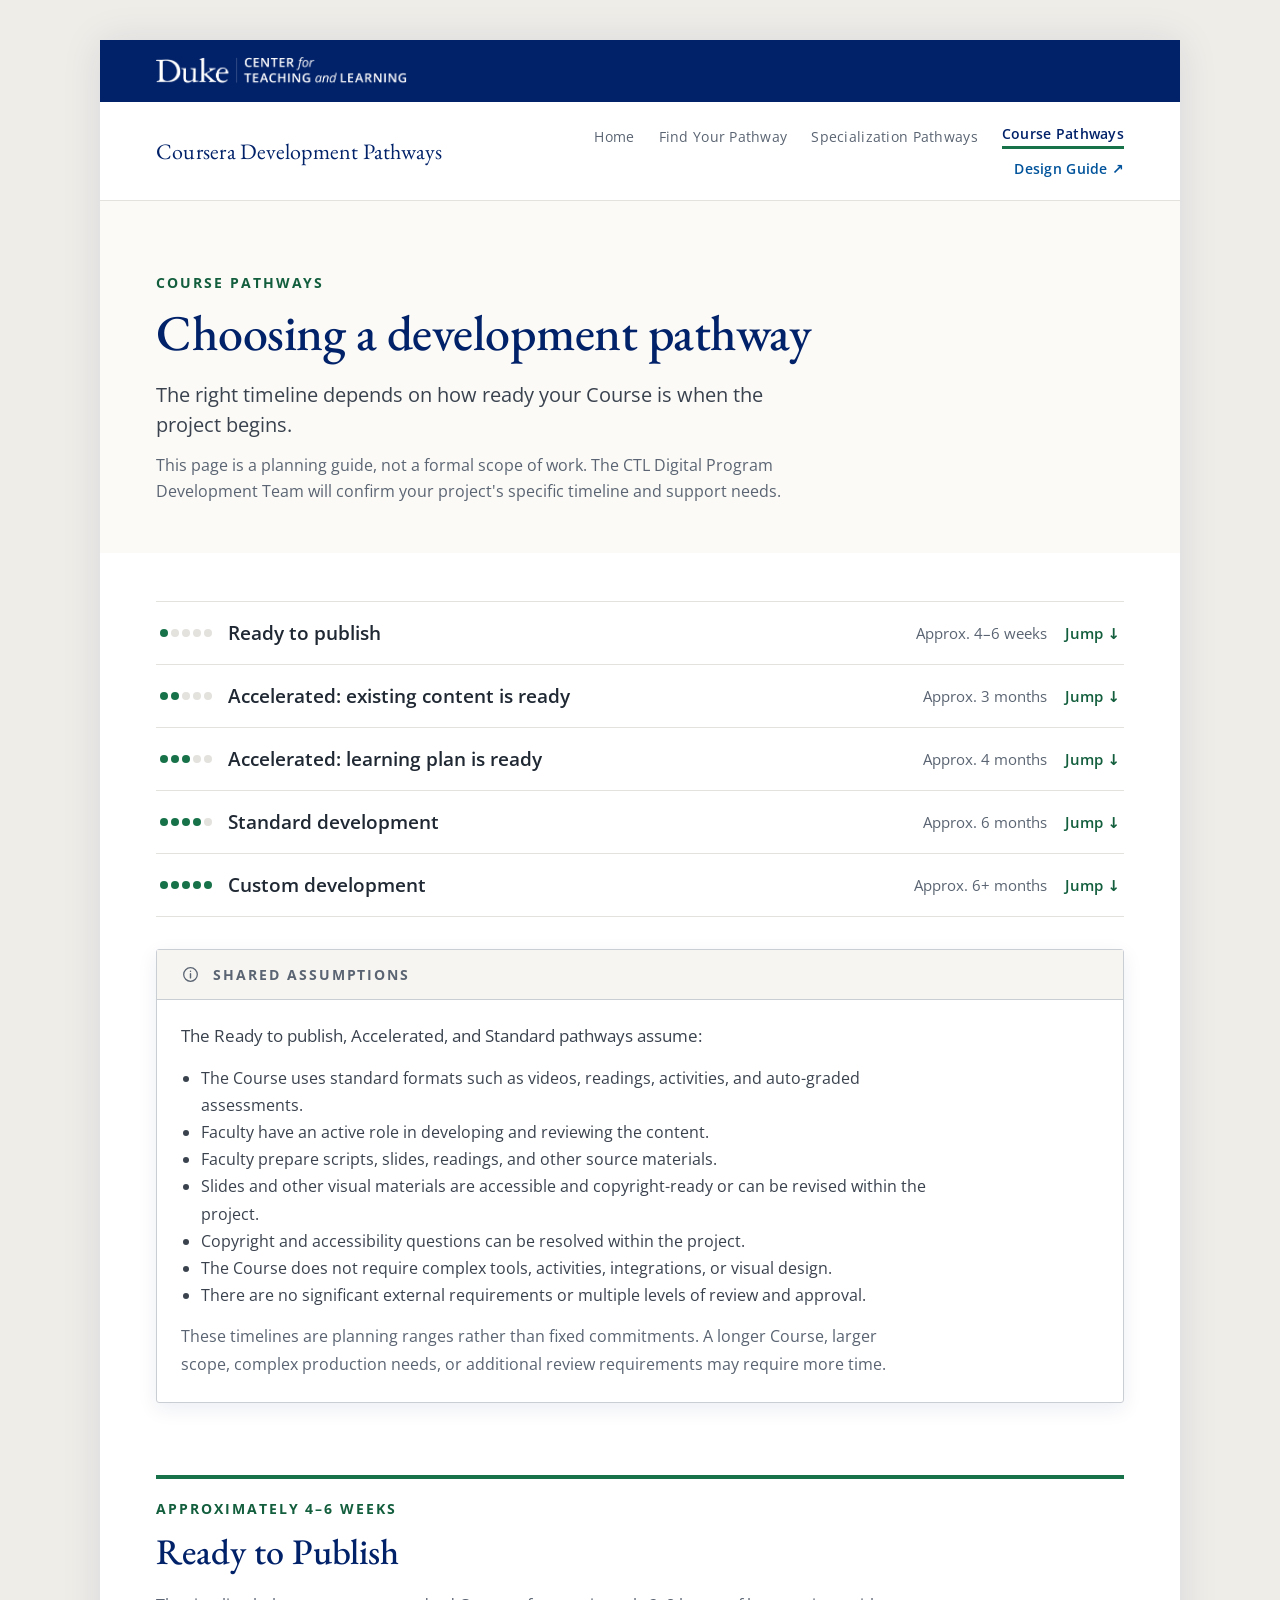
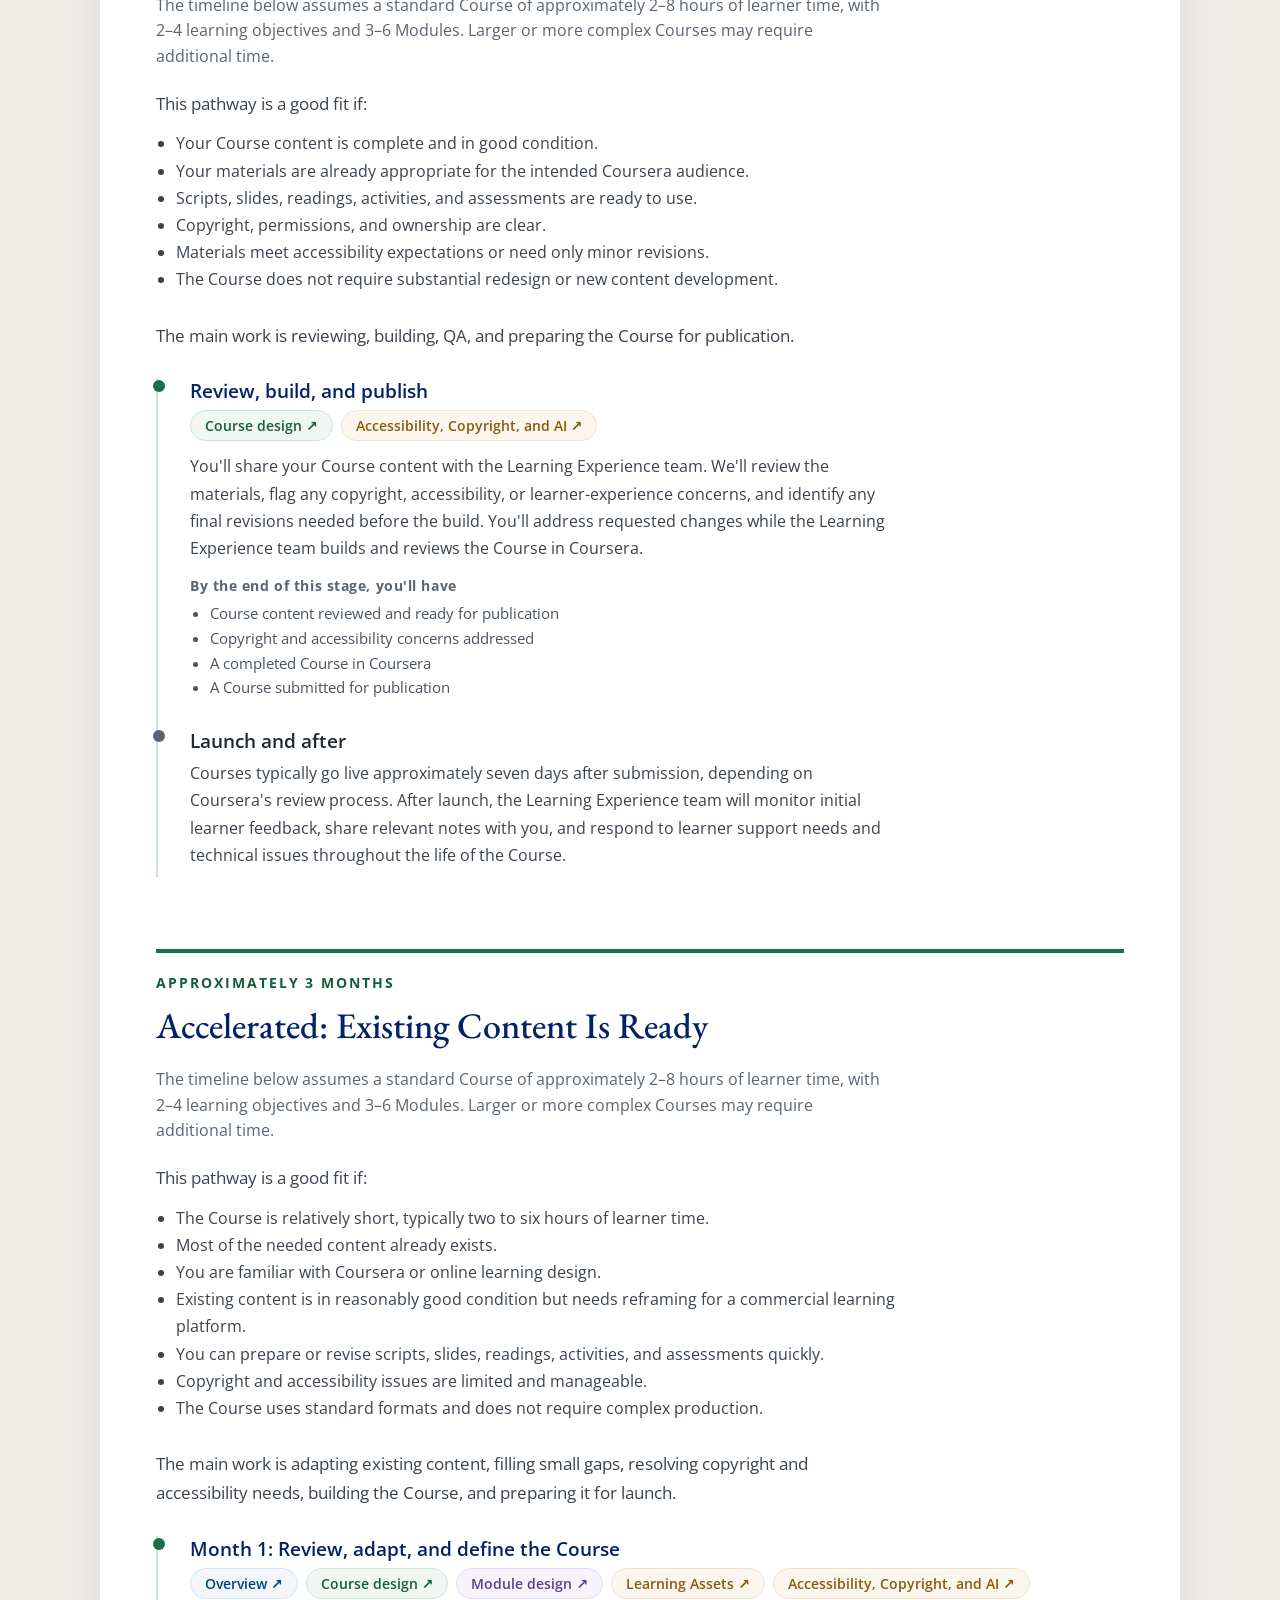
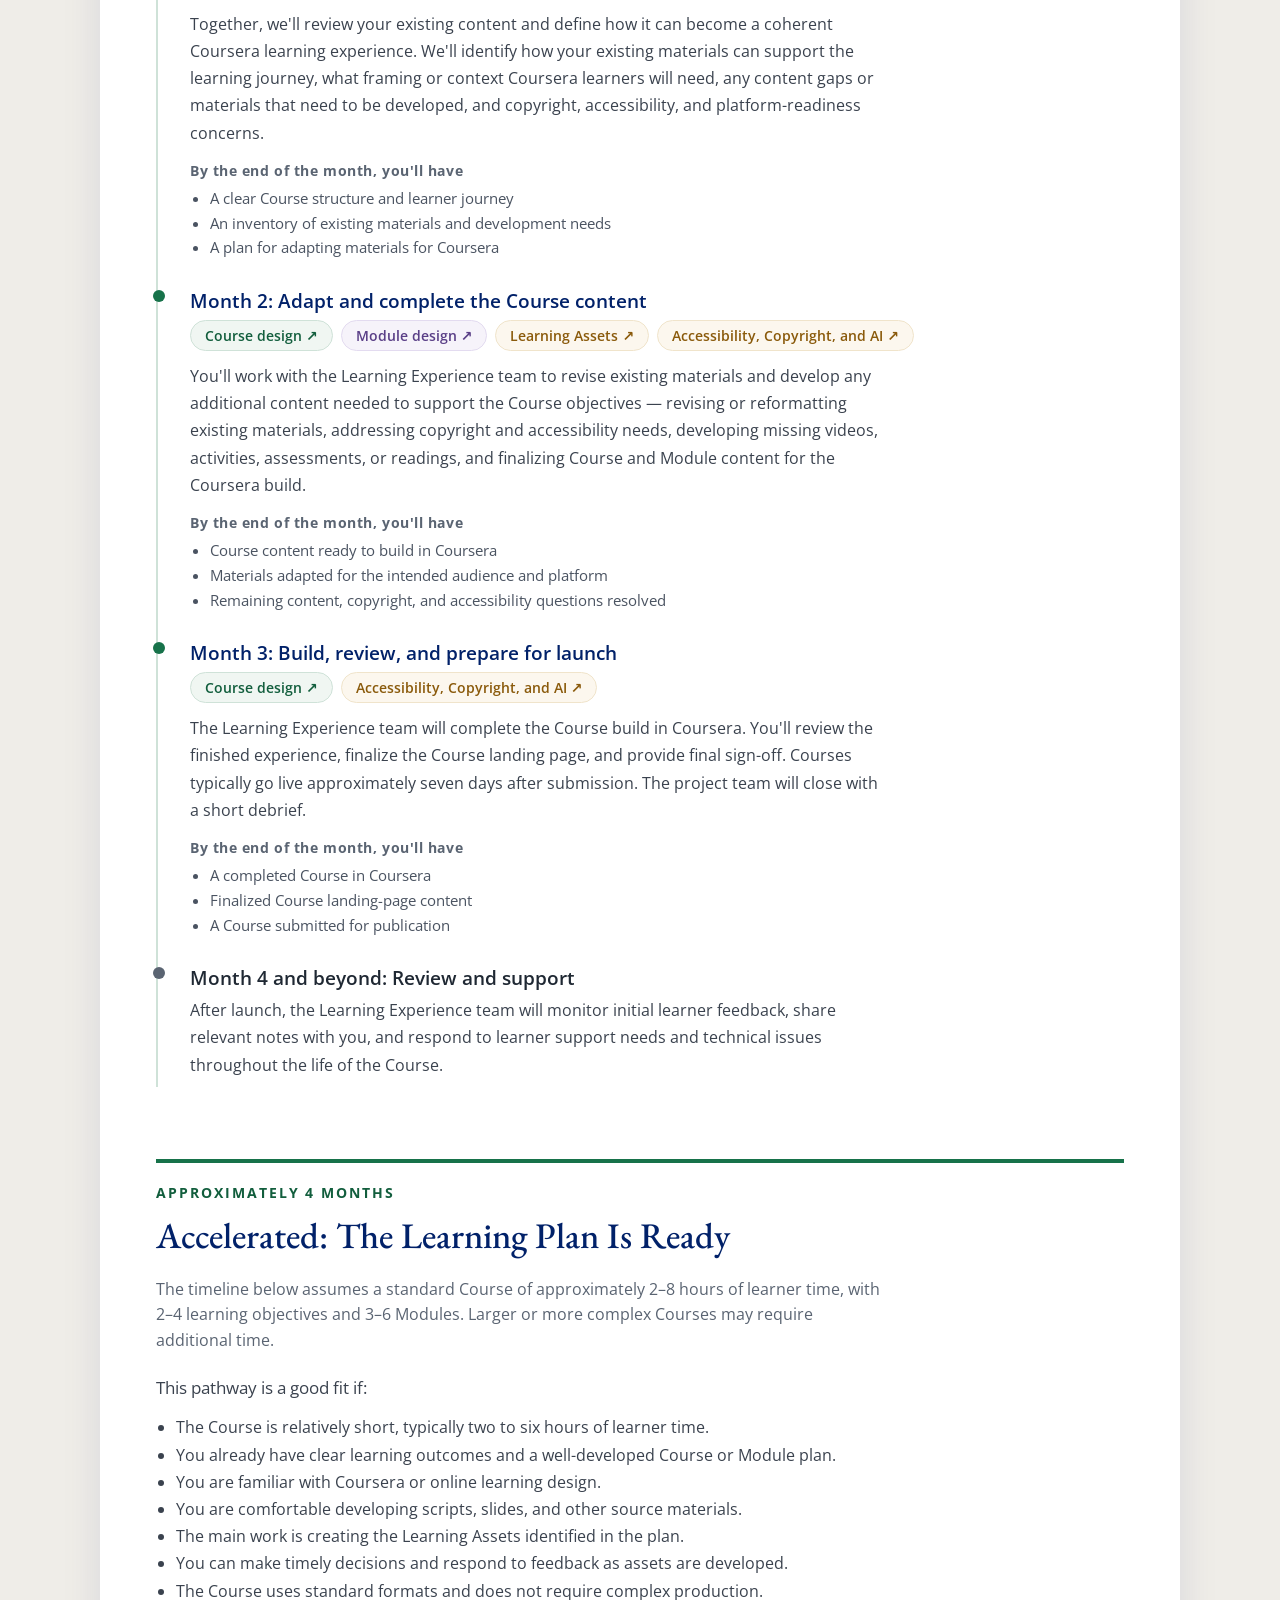
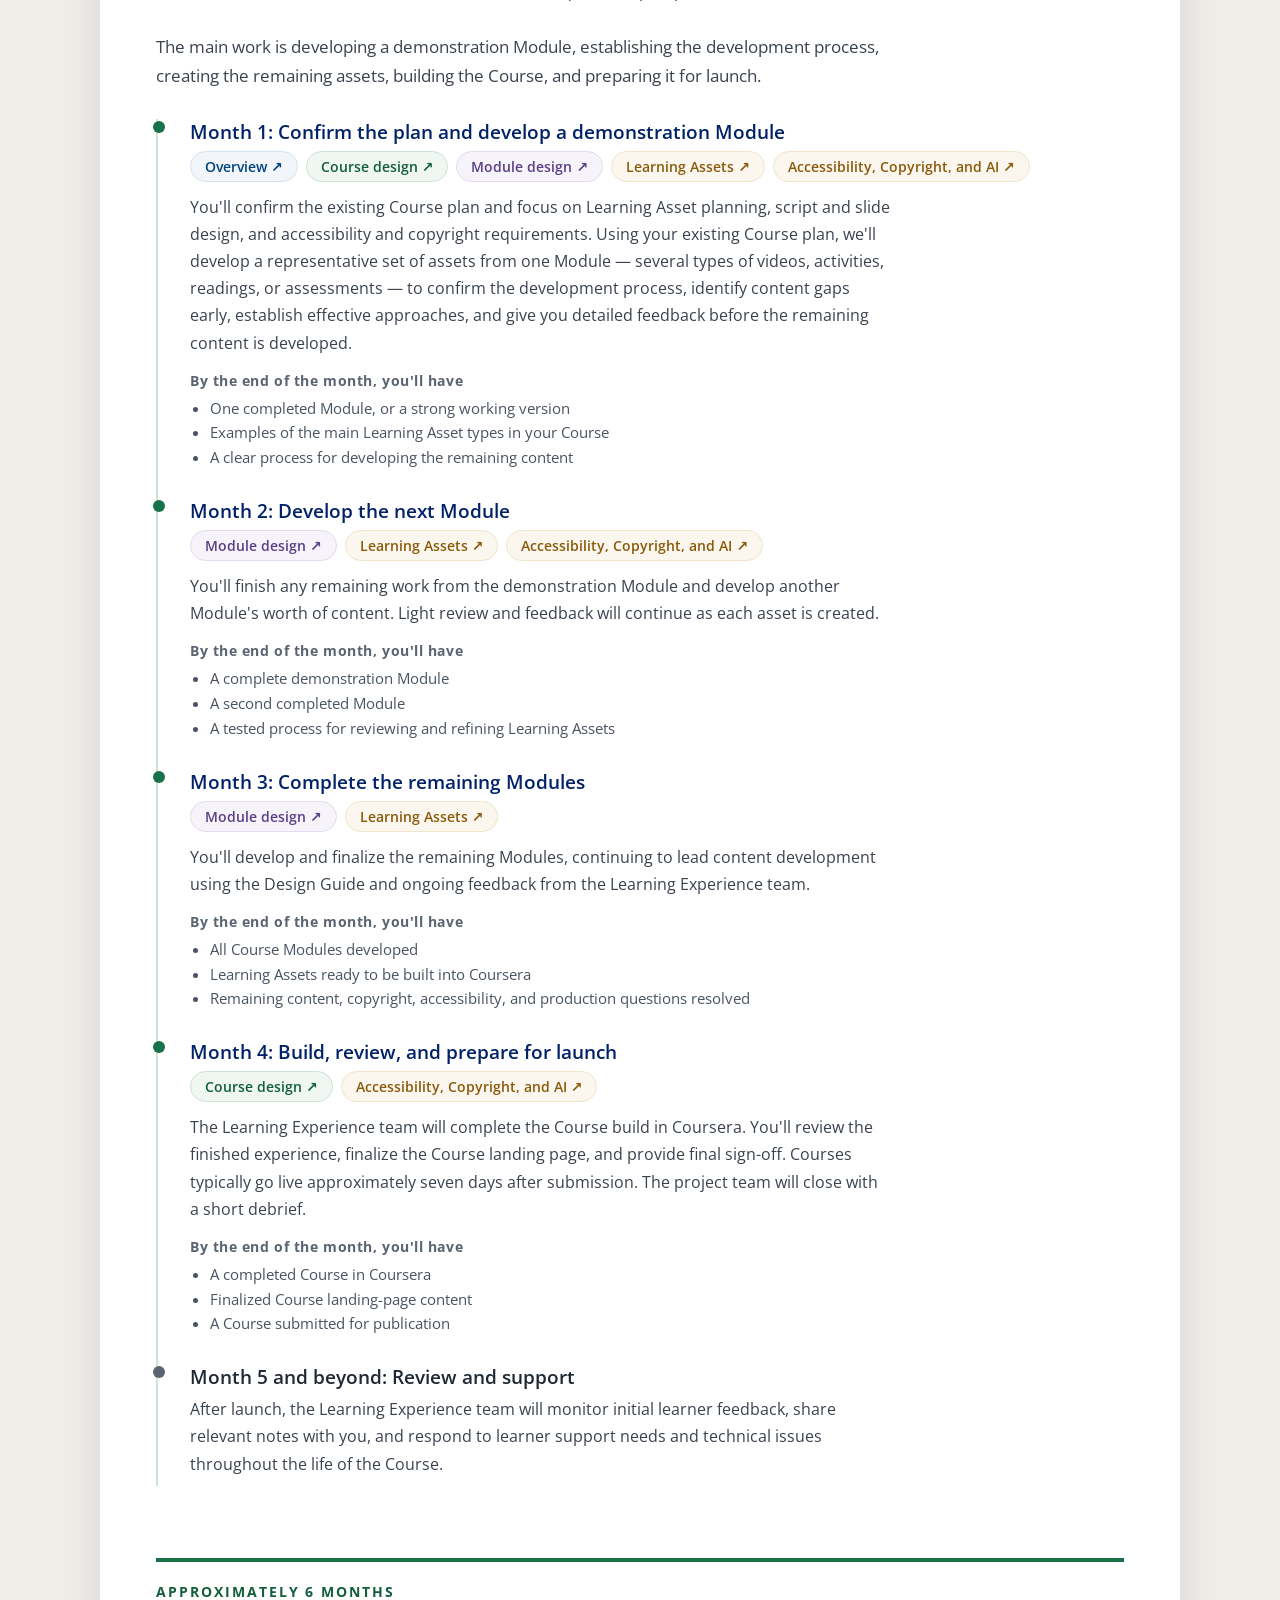
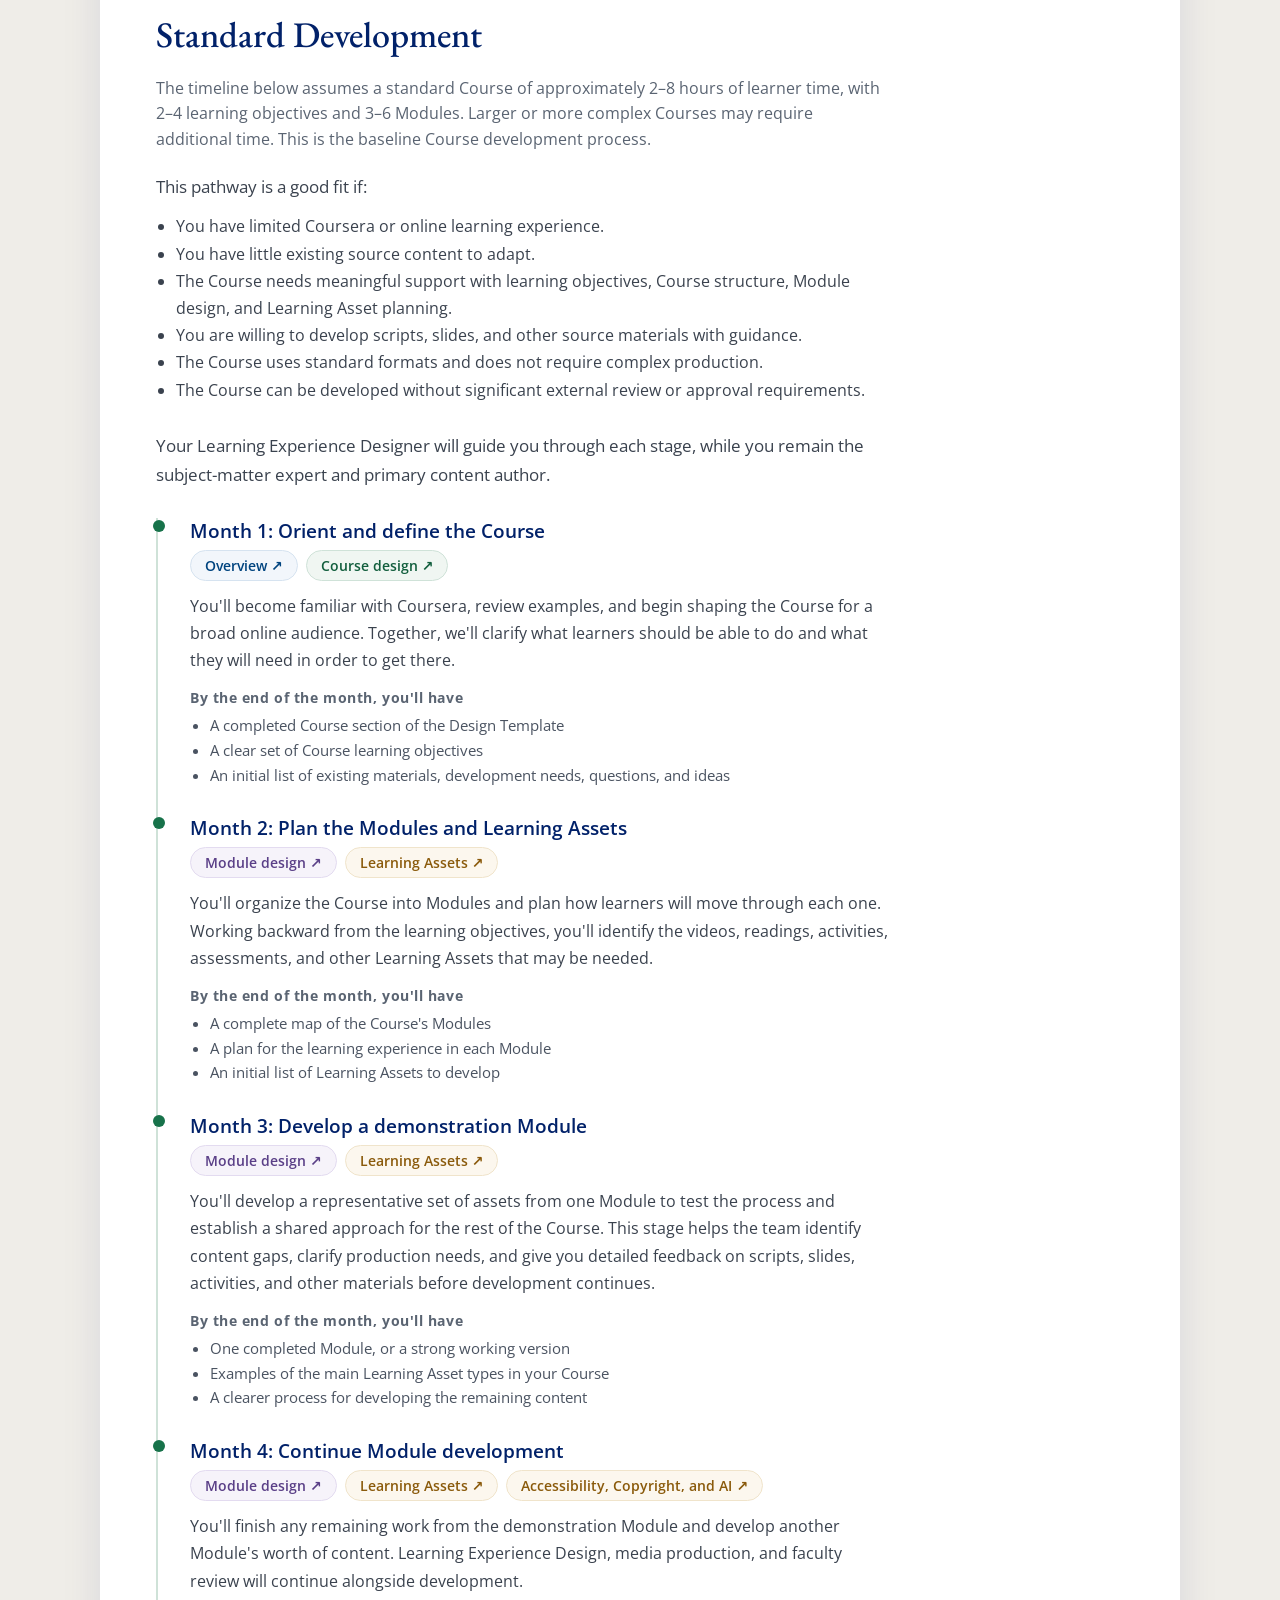
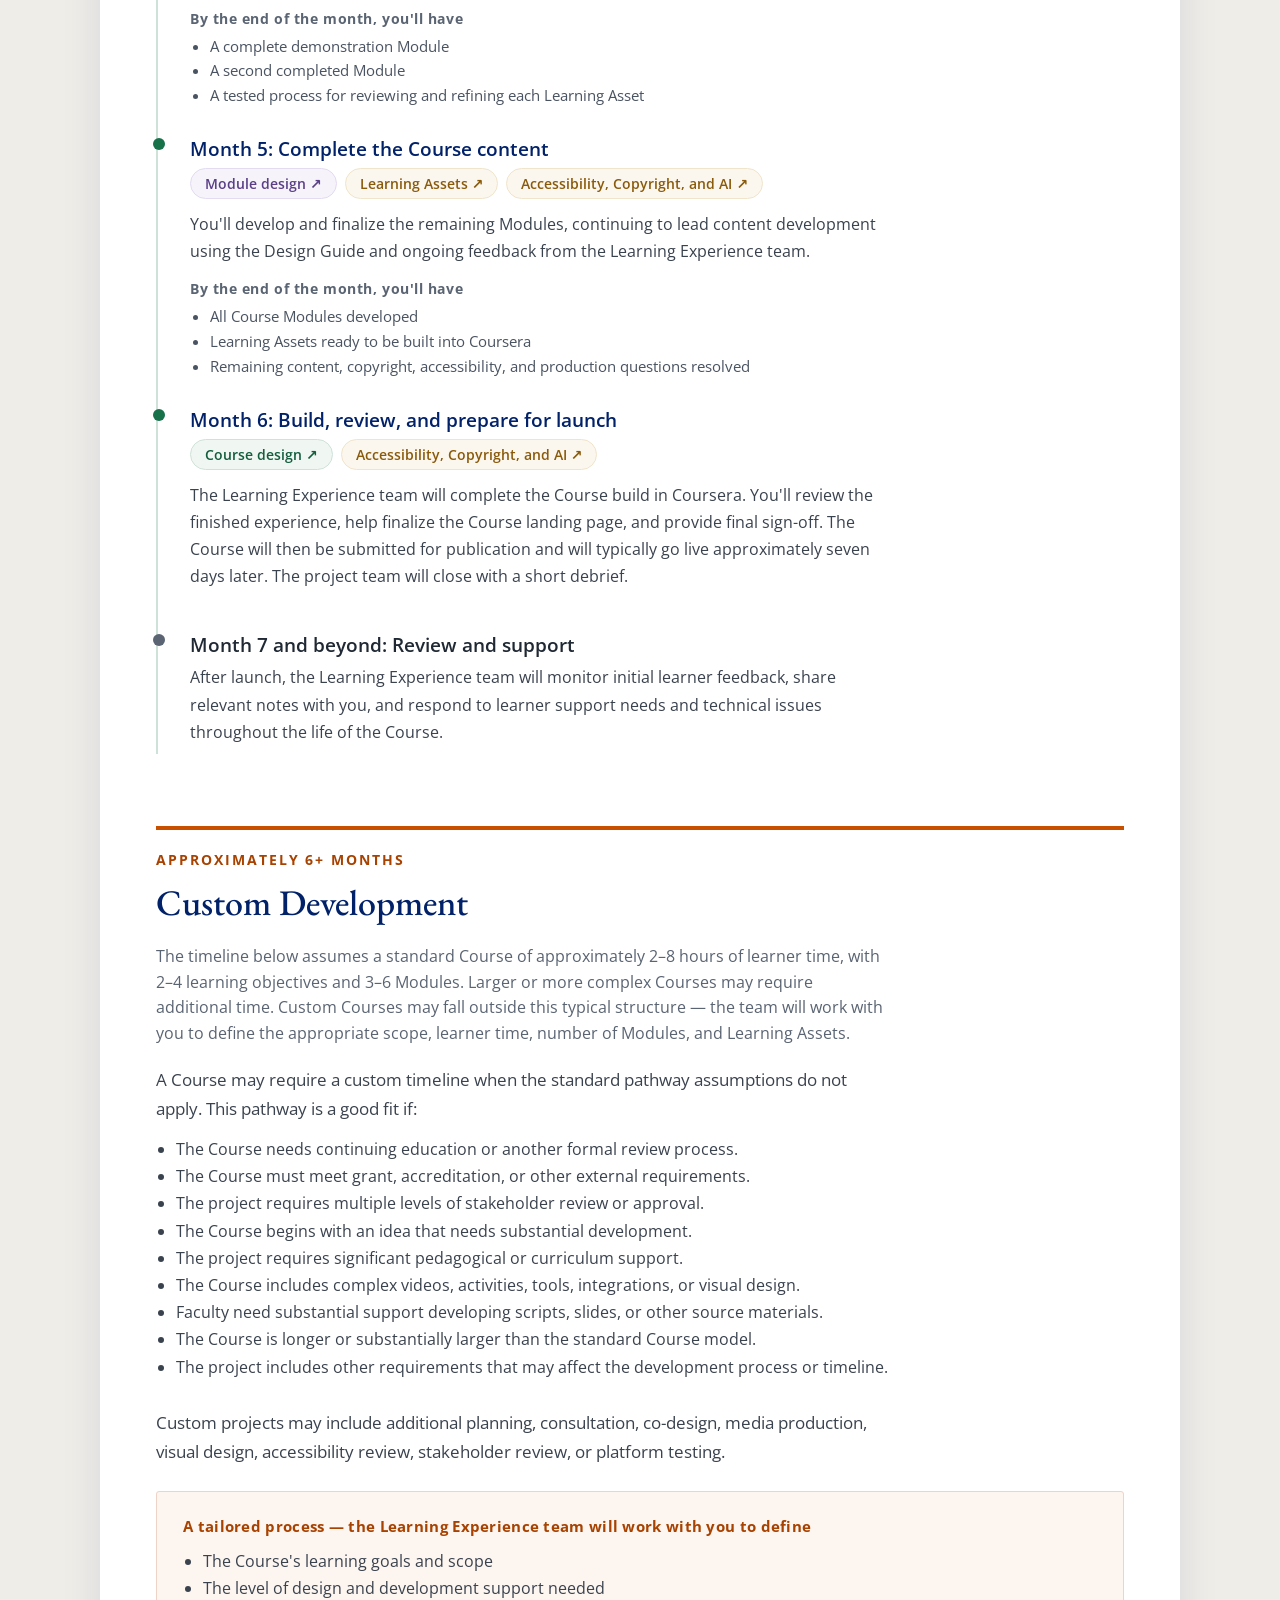
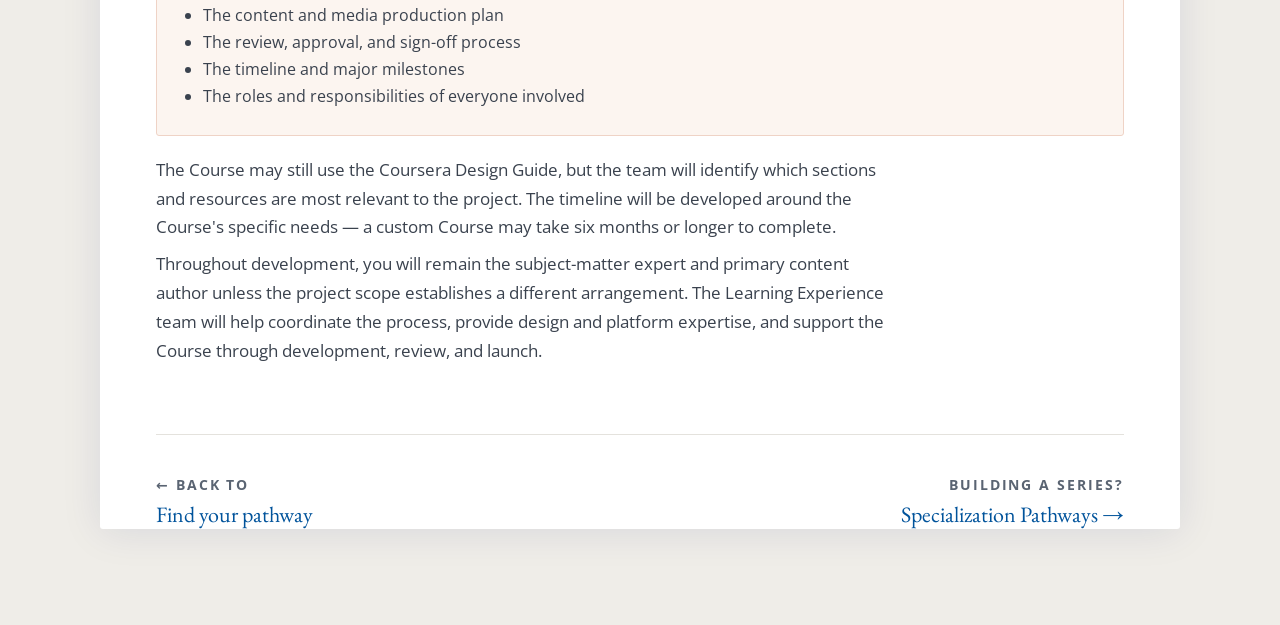
==== course-pathways.html @ c3b144e8 "Build Coursera Development Pathways static site Four pages flattened from the design handoff, with s" ====
<!DOCTYPE html>
<html lang="en">
<head>
<meta charset="utf-8">
<meta name="viewport" content="width=device-width, initial-scale=1">
<title>Course Pathways — Coursera Development Pathways | Duke CTL</title>
<meta name="description" content="Duke CTL’s starting point for faculty developing a Coursera Course or Specialization: how development works, how the work is shared, and which development pathway fits your project.">
<link rel="preconnect" href="https://fonts.googleapis.com">
<link rel="preconnect" href="https://fonts.gstatic.com" crossorigin="">
<link href="https://fonts.googleapis.com/css2?family=EB+Garamond:ital,wght@0,400;0,500;0,600;1,400&amp;family=Open+Sans:wght@400;500;600;700&amp;display=swap" rel="stylesheet">
<link rel="stylesheet" href="site.css">
<style>

 body { margin:0; background:#EFEDE8; }
 a { color:#00539B; }
 a:hover { color:#125E3D; }
 @media screen and (max-width: 980px) {
   [data-shell] { padding:24px 16px !important; }
 }
 @media screen and (max-width: 820px) {
   [data-shell] [style*="grid-template-columns"] { grid-template-columns:minmax(0,1fr) !important; }
 }
 @media screen and (max-width: 680px) {
   [data-page] > div { padding-left:24px !important; padding-right:24px !important; }
 }
 :focus-visible{outline:2px solid #012169; outline-offset:2px;}
</style>
</head>
<body>
<div data-page="" style="font-family:'Open Sans',system-ui,sans-serif; padding:40px 24px; background:#EFEDE8;">
<div data-shell="" style="max-width:1080px; width:100%; margin:0 auto; background:#FFFFFF; box-shadow:0 2px 40px rgba(1,33,105,.10); border-radius:3px;">

<div style="display:flex; align-items:center; padding:16px 56px; background:#012169;">
<img src="assets/ctl-logo-white.png" alt="Duke Learning Innovation and Lifetime Education — Center for Teaching and Learning" style="height:30px; width:auto; display:block;">
</div>
<div style="display:flex; align-items:center; justify-content:space-between; gap:32px; padding:22px 56px; border-bottom:1px solid #E4E2DD;">
<a href="index.html" style="text-decoration:none; font-family:'EB Garamond',Garamond,serif; font-size:22px; color:#012169; letter-spacing:.01em; white-space:nowrap;">Coursera Development Pathways</a>
<nav aria-label="Site" style="display:flex; align-items:center; justify-content:flex-end; gap:10px 24px; font-size:14px; letter-spacing:.02em; flex-wrap:wrap;">
<a href="index.html" style="text-decoration:none; color:#5A6472; white-space:nowrap;">Home</a>
<a href="find-your-pathway.html" style="text-decoration:none; color:#5A6472; white-space:nowrap;">Find Your Pathway</a>
<a href="specialization-pathways.html" style="text-decoration:none; color:#5A6472; white-space:nowrap;">Specialization Pathways</a>
<span aria-current="page" style="color:#012169; font-weight:600; border-bottom:3px solid #17724A; padding-bottom:3px; white-space:nowrap;">Course Pathways</span>
<a href="https://mlankster16.github.io/coursera-design-guide/" target="_blank" rel="noopener" style="text-decoration:none; color:#00539B; font-weight:600; white-space:nowrap;">Design Guide <span aria-hidden="true">↗</span><span class="sr-only"> (opens in a new tab)</span></a>
</nav>
</div>

<main>
<div style="padding:72px 56px 48px; background:#FBFAF7;">
<p style="margin:0 0 14px; font-size:14px; letter-spacing:.14em; text-transform:uppercase; color:#125E3D; font-weight:700;">Course Pathways</p>
<h1 style="margin:0 0 20px; font-family:'EB Garamond',Garamond,serif; font-weight:500; font-size:50px; line-height:1.08; color:#012169; letter-spacing:-.01em; text-wrap:balance;">Choosing a development pathway</h1>
<p style="margin:0 0 12px; font-size:20px; line-height:1.5; color:#3A424E; max-width:700px; text-wrap:pretty;">The right timeline depends on how ready your Course is when the project begins.</p>
<p style="margin:0; font-size:16px; line-height:1.65; color:#5A6472; max-width:700px; text-wrap:pretty;">This page is a planning guide, not a formal scope of work. The CTL Digital Program Development Team will confirm your project's specific timeline and support needs.</p>
</div>

<div style="padding:48px 56px 0;">
<div style="display:flex; flex-direction:column; gap:0; border-top:1px solid #E4E2DD;">

<a href="#ready-to-publish" style="text-decoration:none; display:flex; align-items:center; justify-content:space-between; gap:20px; padding:18px 4px; border-bottom:1px solid #E4E2DD;" class="h6">
 <span style="display:flex; align-items:center; gap:16px; min-width:0;">
  <span aria-hidden="true" style="flex:none; display:flex; gap:3px;"><span style="width:8px; height:8px; border-radius:50%; background:#17724A;"></span><span style="width:8px; height:8px; border-radius:50%; background:#E4E2DD;"></span><span style="width:8px; height:8px; border-radius:50%; background:#E4E2DD;"></span><span style="width:8px; height:8px; border-radius:50%; background:#E4E2DD;"></span><span style="width:8px; height:8px; border-radius:50%; background:#E4E2DD;"></span></span>
  <span style="font-size:19px; font-weight:600; color:#1F2833;">Ready to publish</span>
 </span>
 <span style="flex:none; display:flex; align-items:center; gap:18px;"><span style="font-size:15px; color:#5A6472;">Approx. 4–6 weeks</span><span style="font-size:15px; color:#125E3D; font-weight:600;">Jump <span aria-hidden="true">↓</span></span></span>
</a>

<a href="#accelerated-existing" style="text-decoration:none; display:flex; align-items:center; justify-content:space-between; gap:20px; padding:18px 4px; border-bottom:1px solid #E4E2DD;" class="h6">
 <span style="display:flex; align-items:center; gap:16px; min-width:0;">
  <span aria-hidden="true" style="flex:none; display:flex; gap:3px;"><span style="width:8px; height:8px; border-radius:50%; background:#17724A;"></span><span style="width:8px; height:8px; border-radius:50%; background:#17724A;"></span><span style="width:8px; height:8px; border-radius:50%; background:#E4E2DD;"></span><span style="width:8px; height:8px; border-radius:50%; background:#E4E2DD;"></span><span style="width:8px; height:8px; border-radius:50%; background:#E4E2DD;"></span></span>
  <span style="font-size:19px; font-weight:600; color:#1F2833;">Accelerated: existing content is ready</span>
 </span>
 <span style="flex:none; display:flex; align-items:center; gap:18px;"><span style="font-size:15px; color:#5A6472;">Approx. 3 months</span><span style="font-size:15px; color:#125E3D; font-weight:600;">Jump <span aria-hidden="true">↓</span></span></span>
</a>

<a href="#accelerated-plan" style="text-decoration:none; display:flex; align-items:center; justify-content:space-between; gap:20px; padding:18px 4px; border-bottom:1px solid #E4E2DD;" class="h6">
 <span style="display:flex; align-items:center; gap:16px; min-width:0;">
  <span aria-hidden="true" style="flex:none; display:flex; gap:3px;"><span style="width:8px; height:8px; border-radius:50%; background:#17724A;"></span><span style="width:8px; height:8px; border-radius:50%; background:#17724A;"></span><span style="width:8px; height:8px; border-radius:50%; background:#17724A;"></span><span style="width:8px; height:8px; border-radius:50%; background:#E4E2DD;"></span><span style="width:8px; height:8px; border-radius:50%; background:#E4E2DD;"></span></span>
  <span style="font-size:19px; font-weight:600; color:#1F2833;">Accelerated: learning plan is ready</span>
 </span>
 <span style="flex:none; display:flex; align-items:center; gap:18px;"><span style="font-size:15px; color:#5A6472;">Approx. 4 months</span><span style="font-size:15px; color:#125E3D; font-weight:600;">Jump <span aria-hidden="true">↓</span></span></span>
</a>

<a href="#standard" style="text-decoration:none; display:flex; align-items:center; justify-content:space-between; gap:20px; padding:18px 4px; border-bottom:1px solid #E4E2DD;" class="h6">
 <span style="display:flex; align-items:center; gap:16px; min-width:0;">
  <span aria-hidden="true" style="flex:none; display:flex; gap:3px;"><span style="width:8px; height:8px; border-radius:50%; background:#17724A;"></span><span style="width:8px; height:8px; border-radius:50%; background:#17724A;"></span><span style="width:8px; height:8px; border-radius:50%; background:#17724A;"></span><span style="width:8px; height:8px; border-radius:50%; background:#17724A;"></span><span style="width:8px; height:8px; border-radius:50%; background:#E4E2DD;"></span></span>
  <span style="font-size:19px; font-weight:600; color:#1F2833;">Standard development</span>
 </span>
 <span style="flex:none; display:flex; align-items:center; gap:18px;"><span style="font-size:15px; color:#5A6472;">Approx. 6 months</span><span style="font-size:15px; color:#125E3D; font-weight:600;">Jump <span aria-hidden="true">↓</span></span></span>
</a>

<a href="#custom" style="text-decoration:none; display:flex; align-items:center; justify-content:space-between; gap:20px; padding:18px 4px; border-bottom:1px solid #E4E2DD;" class="h6">
 <span style="display:flex; align-items:center; gap:16px; min-width:0;">
  <span aria-hidden="true" style="flex:none; display:flex; gap:3px;"><span style="width:8px; height:8px; border-radius:50%; background:#17724A;"></span><span style="width:8px; height:8px; border-radius:50%; background:#17724A;"></span><span style="width:8px; height:8px; border-radius:50%; background:#17724A;"></span><span style="width:8px; height:8px; border-radius:50%; background:#17724A;"></span><span style="width:8px; height:8px; border-radius:50%; background:#17724A;"></span></span>
  <span style="font-size:19px; font-weight:600; color:#1F2833;">Custom development</span>
 </span>
 <span style="flex:none; display:flex; align-items:center; gap:18px;"><span style="font-size:15px; color:#5A6472;">Approx. 6+ months</span><span style="font-size:15px; color:#125E3D; font-weight:600;">Jump <span aria-hidden="true">↓</span></span></span>
</a>
</div>
</div>

<div style="margin:32px 56px 0; border:1px solid #C9CDD4; border-radius:3px; box-shadow:0 6px 20px rgba(1,33,105,.08);">
 <div style="display:flex; align-items:center; gap:13px; padding:15px 24px; background:#F6F5F1; border-bottom:1px solid #C9CDD4;">
  <svg aria-hidden="true" viewBox="0 0 24 24" width="19" height="19" style="flex:none;"><circle cx="12" cy="12" r="8.6" fill="none" stroke="#5A6472" stroke-width="1.6"></circle><path d="M12 10.9v5.4M12 7.7v.1" fill="none" stroke="#5A6472" stroke-width="1.8" stroke-linecap="round"></path></svg>
  <p style="margin:0; font-size:14px; letter-spacing:.14em; text-transform:uppercase; color:#5A6472; font-weight:700;">Shared assumptions</p>
 </div>
 <div style="padding:22px 24px 24px;">
  <p style="margin:0 0 14px; font-size:17px; line-height:1.7; color:#3A424E; max-width:730px;">The Ready to publish, Accelerated, and Standard pathways assume:</p>
  <ul style="margin:0 0 14px; padding:0 0 0 20px; font-size:16px; line-height:1.7; color:#3A424E; max-width:730px;">
   <li>The Course uses standard formats such as videos, readings, activities, and auto-graded assessments.</li>
   <li>Faculty have an active role in developing and reviewing the content.</li>
   <li>Faculty prepare scripts, slides, readings, and other source materials.</li>
   <li>Slides and other visual materials are accessible and copyright-ready or can be revised within the project.</li>
   <li>Copyright and accessibility questions can be resolved within the project.</li>
   <li>The Course does not require complex tools, activities, integrations, or visual design.</li>
   <li>There are no significant external requirements or multiple levels of review and approval.</li>
  </ul>
  <p style="margin:0; font-size:16px; line-height:1.7; color:#5A6472; max-width:730px;">These timelines are planning ranges rather than fixed commitments. A longer Course, larger scope, complex production needs, or additional review requirements may require more time.</p>
 </div>
</div>

<div id="ready-to-publish" style="padding:72px 56px 8px;">
 <div style="border-top:4px solid #17724A; padding-top:20px;">
 <p style="margin:0 0 10px; font-size:14px; letter-spacing:.14em; text-transform:uppercase; color:#125E3D; font-weight:700;">Approximately 4–6 weeks</p>
 <h2 style="margin:0 0 18px; font-family:'EB Garamond',serif; font-weight:500; font-size:36px; color:#012169;">Ready to Publish</h2>
 <p style="margin:0 0 20px; font-size:16px; line-height:1.6; color:#5A6472; max-width:730px;">The timeline below assumes a standard Course of approximately 2–8 hours of learner time, with 2–4 learning objectives and 3–6 Modules. Larger or more complex Courses may require additional time.</p>
 <p style="margin:0 0 12px; font-size:17px; line-height:1.7; color:#3A424E; max-width:730px;">This pathway is a good fit if:</p>
 <ul style="margin:0 0 28px; padding:0 0 0 20px; font-size:16px; line-height:1.7; color:#3A424E; max-width:730px;">
  <li>Your Course content is complete and in good condition.</li>
  <li>Your materials are already appropriate for the intended Coursera audience.</li>
  <li>Scripts, slides, readings, activities, and assessments are ready to use.</li>
  <li>Copyright, permissions, and ownership are clear.</li>
  <li>Materials meet accessibility expectations or need only minor revisions.</li>
  <li>The Course does not require substantial redesign or new content development.</li>
 </ul>
 <p style="margin:0 0 28px; font-size:17px; line-height:1.7; color:#3A424E; max-width:730px;">The main work is reviewing, building, QA, and preparing the Course for publication.</p>

 <div style="display:flex; flex-direction:column; padding-left:2px; border-left:2px solid #CFE2D8;">
  <div style="position:relative; padding:0 0 28px 30px;">
   <span style="position:absolute; left:-7px; top:2px; width:12px; height:12px; border-radius:50%; background:#17724A;"></span>
   <p style="margin:0 0 6px; font-size:19px; font-weight:600; color:#012169;">Review, build, and publish</p>
   <div style="display:flex; flex-wrap:wrap; gap:8px; margin:0 0 12px;">
    <a href="https://mlankster16.github.io/coursera-design-guide/course/" target="_blank" rel="noopener" style="text-decoration:none; font-size:14px; font-weight:600; color:#125E3D; background:#F0F6F2; border:1px solid #CFE2D8; border-radius:20px; padding:5px 14px;">Course design <span aria-hidden="true">↗</span><span class="sr-only"> (opens in a new tab)</span></a>
    <a href="https://mlankster16.github.io/coursera-design-guide/accessibility-copyright-ai/" target="_blank" rel="noopener" style="text-decoration:none; font-size:14px; font-weight:600; color:#8A5A0B; background:#FCF7EE; border:1px solid #F0E4CB; border-radius:20px; padding:5px 14px;">Accessibility, Copyright, and AI <span aria-hidden="true">↗</span><span class="sr-only"> (opens in a new tab)</span></a>
   </div>
   <p style="margin:0 0 14px; font-size:16px; line-height:1.7; color:#3A424E; max-width:700px;">You'll share your Course content with the Learning Experience team. We'll review the materials, flag any copyright, accessibility, or learner-experience concerns, and identify any final revisions needed before the build. You'll address requested changes while the Learning Experience team builds and reviews the Course in Coursera.</p>
   <p style="margin:0 0 6px; font-size:14px; font-weight:700; color:#5A6472; letter-spacing:.04em;">By the end of this stage, you'll have</p>
   <ul style="margin:0; padding:0 0 0 20px; font-size:15px; line-height:1.65; color:#4A5361; max-width:700px;">
    <li>Course content reviewed and ready for publication</li>
    <li>Copyright and accessibility concerns addressed</li>
    <li>A completed Course in Coursera</li>
    <li>A Course submitted for publication</li>
   </ul>
  </div>
  <div style="position:relative; padding:0 0 8px 30px;">
   <span style="position:absolute; left:-7px; top:2px; width:12px; height:12px; border-radius:50%; background:#5A6472;"></span>
   <p style="margin:0 0 6px; font-size:19px; font-weight:600; color:#1F2833;">Launch and after</p>
   <p style="margin:0; font-size:16px; line-height:1.7; color:#3A424E; max-width:700px;">Courses typically go live approximately seven days after submission, depending on Coursera's review process. After launch, the Learning Experience team will monitor initial learner feedback, share relevant notes with you, and respond to learner support needs and technical issues throughout the life of the Course.</p>
  </div>
 </div>
 </div>
</div>

<div id="accelerated-existing" style="padding:64px 56px 8px;">
 <div style="border-top:4px solid #17724A; padding-top:20px;">
 <p style="margin:0 0 10px; font-size:14px; letter-spacing:.14em; text-transform:uppercase; color:#125E3D; font-weight:700;">Approximately 3 months</p>
 <h2 style="margin:0 0 18px; font-family:'EB Garamond',serif; font-weight:500; font-size:36px; color:#012169;">Accelerated: Existing Content Is Ready</h2>
 <p style="margin:0 0 20px; font-size:16px; line-height:1.6; color:#5A6472; max-width:730px;">The timeline below assumes a standard Course of approximately 2–8 hours of learner time, with 2–4 learning objectives and 3–6 Modules. Larger or more complex Courses may require additional time.</p>
 <p style="margin:0 0 12px; font-size:17px; line-height:1.7; color:#3A424E; max-width:730px;">This pathway is a good fit if:</p>
 <ul style="margin:0 0 28px; padding:0 0 0 20px; font-size:16px; line-height:1.7; color:#3A424E; max-width:730px;">
  <li>The Course is relatively short, typically two to six hours of learner time.</li>
  <li>Most of the needed content already exists.</li>
  <li>You are familiar with Coursera or online learning design.</li>
  <li>Existing content is in reasonably good condition but needs reframing for a commercial learning platform.</li>
  <li>You can prepare or revise scripts, slides, readings, activities, and assessments quickly.</li>
  <li>Copyright and accessibility issues are limited and manageable.</li>
  <li>The Course uses standard formats and does not require complex production.</li>
 </ul>
 <p style="margin:0 0 28px; font-size:17px; line-height:1.7; color:#3A424E; max-width:730px;">The main work is adapting existing content, filling small gaps, resolving copyright and accessibility needs, building the Course, and preparing it for launch.</p>

 <div style="display:flex; flex-direction:column; padding-left:2px; border-left:2px solid #CFE2D8;">
  <div style="position:relative; padding:0 0 28px 30px;">
   <span style="position:absolute; left:-7px; top:2px; width:12px; height:12px; border-radius:50%; background:#17724A;"></span>
   <p style="margin:0 0 6px; font-size:19px; font-weight:600; color:#012169;">Month 1: Review, adapt, and define the Course</p>
   <div style="display:flex; flex-wrap:wrap; gap:8px; margin:0 0 12px;">
    <a href="https://mlankster16.github.io/coursera-design-guide/" target="_blank" rel="noopener" style="text-decoration:none; font-size:14px; font-weight:600; color:#00447F; background:#F2F6FB; border:1px solid #D6E3F0; border-radius:20px; padding:5px 14px;">Overview <span aria-hidden="true">↗</span><span class="sr-only"> (opens in a new tab)</span></a>
    <a href="https://mlankster16.github.io/coursera-design-guide/course/" target="_blank" rel="noopener" style="text-decoration:none; font-size:14px; font-weight:600; color:#125E3D; background:#F0F6F2; border:1px solid #CFE2D8; border-radius:20px; padding:5px 14px;">Course design <span aria-hidden="true">↗</span><span class="sr-only"> (opens in a new tab)</span></a>
    <a href="https://mlankster16.github.io/coursera-design-guide/module/" target="_blank" rel="noopener" style="text-decoration:none; font-size:14px; font-weight:600; color:#5A3F87; background:#F6F3FA; border:1px solid #E3DBF0; border-radius:20px; padding:5px 14px;">Module design <span aria-hidden="true">↗</span><span class="sr-only"> (opens in a new tab)</span></a>
    <a href="https://mlankster16.github.io/coursera-design-guide/learning-assets/" target="_blank" rel="noopener" style="text-decoration:none; font-size:14px; font-weight:600; color:#8A5A0B; background:#FCF7EE; border:1px solid #F0E4CB; border-radius:20px; padding:5px 14px;">Learning Assets <span aria-hidden="true">↗</span><span class="sr-only"> (opens in a new tab)</span></a>
    <a href="https://mlankster16.github.io/coursera-design-guide/accessibility-copyright-ai/" target="_blank" rel="noopener" style="text-decoration:none; font-size:14px; font-weight:600; color:#8A5A0B; background:#FCF7EE; border:1px solid #F0E4CB; border-radius:20px; padding:5px 14px;">Accessibility, Copyright, and AI <span aria-hidden="true">↗</span><span class="sr-only"> (opens in a new tab)</span></a>
   </div>
   <p style="margin:0 0 14px; font-size:16px; line-height:1.7; color:#3A424E; max-width:700px;">Together, we'll review your existing content and define how it can become a coherent Coursera learning experience. We'll identify how your existing materials can support the learning journey, what framing or context Coursera learners will need, any content gaps or materials that need to be developed, and copyright, accessibility, and platform-readiness concerns.</p>
   <p style="margin:0 0 6px; font-size:14px; font-weight:700; color:#5A6472; letter-spacing:.04em;">By the end of the month, you'll have</p>
   <ul style="margin:0; padding:0 0 0 20px; font-size:15px; line-height:1.65; color:#4A5361; max-width:700px;">
    <li>A clear Course structure and learner journey</li>
    <li>An inventory of existing materials and development needs</li>
    <li>A plan for adapting materials for Coursera</li>
   </ul>
  </div>
  <div style="position:relative; padding:0 0 28px 30px;">
   <span style="position:absolute; left:-7px; top:2px; width:12px; height:12px; border-radius:50%; background:#17724A;"></span>
   <p style="margin:0 0 6px; font-size:19px; font-weight:600; color:#012169;">Month 2: Adapt and complete the Course content</p>
   <div style="display:flex; flex-wrap:wrap; gap:8px; margin:0 0 12px;">
    <a href="https://mlankster16.github.io/coursera-design-guide/course/" target="_blank" rel="noopener" style="text-decoration:none; font-size:14px; font-weight:600; color:#125E3D; background:#F0F6F2; border:1px solid #CFE2D8; border-radius:20px; padding:5px 14px;">Course design <span aria-hidden="true">↗</span><span class="sr-only"> (opens in a new tab)</span></a>
    <a href="https://mlankster16.github.io/coursera-design-guide/module/" target="_blank" rel="noopener" style="text-decoration:none; font-size:14px; font-weight:600; color:#5A3F87; background:#F6F3FA; border:1px solid #E3DBF0; border-radius:20px; padding:5px 14px;">Module design <span aria-hidden="true">↗</span><span class="sr-only"> (opens in a new tab)</span></a>
    <a href="https://mlankster16.github.io/coursera-design-guide/learning-assets/" target="_blank" rel="noopener" style="text-decoration:none; font-size:14px; font-weight:600; color:#8A5A0B; background:#FCF7EE; border:1px solid #F0E4CB; border-radius:20px; padding:5px 14px;">Learning Assets <span aria-hidden="true">↗</span><span class="sr-only"> (opens in a new tab)</span></a>
    <a href="https://mlankster16.github.io/coursera-design-guide/accessibility-copyright-ai/" target="_blank" rel="noopener" style="text-decoration:none; font-size:14px; font-weight:600; color:#8A5A0B; background:#FCF7EE; border:1px solid #F0E4CB; border-radius:20px; padding:5px 14px;">Accessibility, Copyright, and AI <span aria-hidden="true">↗</span><span class="sr-only"> (opens in a new tab)</span></a>
   </div>
   <p style="margin:0 0 14px; font-size:16px; line-height:1.7; color:#3A424E; max-width:700px;">You'll work with the Learning Experience team to revise existing materials and develop any additional content needed to support the Course objectives — revising or reformatting existing materials, addressing copyright and accessibility needs, developing missing videos, activities, assessments, or readings, and finalizing Course and Module content for the Coursera build.</p>
   <p style="margin:0 0 6px; font-size:14px; font-weight:700; color:#5A6472; letter-spacing:.04em;">By the end of the month, you'll have</p>
   <ul style="margin:0; padding:0 0 0 20px; font-size:15px; line-height:1.65; color:#4A5361; max-width:700px;">
    <li>Course content ready to build in Coursera</li>
    <li>Materials adapted for the intended audience and platform</li>
    <li>Remaining content, copyright, and accessibility questions resolved</li>
   </ul>
  </div>
  <div style="position:relative; padding:0 0 28px 30px;">
   <span style="position:absolute; left:-7px; top:2px; width:12px; height:12px; border-radius:50%; background:#17724A;"></span>
   <p style="margin:0 0 6px; font-size:19px; font-weight:600; color:#012169;">Month 3: Build, review, and prepare for launch</p>
   <div style="display:flex; flex-wrap:wrap; gap:8px; margin:0 0 12px;">
    <a href="https://mlankster16.github.io/coursera-design-guide/course/" target="_blank" rel="noopener" style="text-decoration:none; font-size:14px; font-weight:600; color:#125E3D; background:#F0F6F2; border:1px solid #CFE2D8; border-radius:20px; padding:5px 14px;">Course design <span aria-hidden="true">↗</span><span class="sr-only"> (opens in a new tab)</span></a>
    <a href="https://mlankster16.github.io/coursera-design-guide/accessibility-copyright-ai/" target="_blank" rel="noopener" style="text-decoration:none; font-size:14px; font-weight:600; color:#8A5A0B; background:#FCF7EE; border:1px solid #F0E4CB; border-radius:20px; padding:5px 14px;">Accessibility, Copyright, and AI <span aria-hidden="true">↗</span><span class="sr-only"> (opens in a new tab)</span></a>
   </div>
   <p style="margin:0 0 14px; font-size:16px; line-height:1.7; color:#3A424E; max-width:700px;">The Learning Experience team will complete the Course build in Coursera. You'll review the finished experience, finalize the Course landing page, and provide final sign-off. Courses typically go live approximately seven days after submission. The project team will close with a short debrief.</p>
   <p style="margin:0 0 6px; font-size:14px; font-weight:700; color:#5A6472; letter-spacing:.04em;">By the end of the month, you'll have</p>
   <ul style="margin:0; padding:0 0 0 20px; font-size:15px; line-height:1.65; color:#4A5361; max-width:700px;">
    <li>A completed Course in Coursera</li>
    <li>Finalized Course landing-page content</li>
    <li>A Course submitted for publication</li>
   </ul>
  </div>
  <div style="position:relative; padding:0 0 8px 30px;">
   <span style="position:absolute; left:-7px; top:2px; width:12px; height:12px; border-radius:50%; background:#5A6472;"></span>
   <p style="margin:0 0 6px; font-size:19px; font-weight:600; color:#1F2833;">Month 4 and beyond: Review and support</p>
   <p style="margin:0; font-size:16px; line-height:1.7; color:#3A424E; max-width:700px;">After launch, the Learning Experience team will monitor initial learner feedback, share relevant notes with you, and respond to learner support needs and technical issues throughout the life of the Course.</p>
  </div>
 </div>
 </div>
</div>

<div id="accelerated-plan" style="padding:64px 56px 8px;">
 <div style="border-top:4px solid #17724A; padding-top:20px;">
 <p style="margin:0 0 10px; font-size:14px; letter-spacing:.14em; text-transform:uppercase; color:#125E3D; font-weight:700;">Approximately 4 months</p>
 <h2 style="margin:0 0 18px; font-family:'EB Garamond',serif; font-weight:500; font-size:36px; color:#012169;">Accelerated: The Learning Plan Is Ready</h2>
 <p style="margin:0 0 20px; font-size:16px; line-height:1.6; color:#5A6472; max-width:730px;">The timeline below assumes a standard Course of approximately 2–8 hours of learner time, with 2–4 learning objectives and 3–6 Modules. Larger or more complex Courses may require additional time.</p>
 <p style="margin:0 0 12px; font-size:17px; line-height:1.7; color:#3A424E; max-width:730px;">This pathway is a good fit if:</p>
 <ul style="margin:0 0 28px; padding:0 0 0 20px; font-size:16px; line-height:1.7; color:#3A424E; max-width:730px;">
  <li>The Course is relatively short, typically two to six hours of learner time.</li>
  <li>You already have clear learning outcomes and a well-developed Course or Module plan.</li>
  <li>You are familiar with Coursera or online learning design.</li>
  <li>You are comfortable developing scripts, slides, and other source materials.</li>
  <li>The main work is creating the Learning Assets identified in the plan.</li>
  <li>You can make timely decisions and respond to feedback as assets are developed.</li>
  <li>The Course uses standard formats and does not require complex production.</li>
 </ul>
 <p style="margin:0 0 28px; font-size:17px; line-height:1.7; color:#3A424E; max-width:730px;">The main work is developing a demonstration Module, establishing the development process, creating the remaining assets, building the Course, and preparing it for launch.</p>

 <div style="display:flex; flex-direction:column; padding-left:2px; border-left:2px solid #CFE2D8;">
  <div style="position:relative; padding:0 0 28px 30px;">
   <span style="position:absolute; left:-7px; top:2px; width:12px; height:12px; border-radius:50%; background:#17724A;"></span>
   <p style="margin:0 0 6px; font-size:19px; font-weight:600; color:#012169;">Month 1: Confirm the plan and develop a demonstration Module</p>
   <div style="display:flex; flex-wrap:wrap; gap:8px; margin:0 0 12px;">
    <a href="https://mlankster16.github.io/coursera-design-guide/" target="_blank" rel="noopener" style="text-decoration:none; font-size:14px; font-weight:600; color:#00447F; background:#F2F6FB; border:1px solid #D6E3F0; border-radius:20px; padding:5px 14px;">Overview <span aria-hidden="true">↗</span><span class="sr-only"> (opens in a new tab)</span></a>
    <a href="https://mlankster16.github.io/coursera-design-guide/course/" target="_blank" rel="noopener" style="text-decoration:none; font-size:14px; font-weight:600; color:#125E3D; background:#F0F6F2; border:1px solid #CFE2D8; border-radius:20px; padding:5px 14px;">Course design <span aria-hidden="true">↗</span><span class="sr-only"> (opens in a new tab)</span></a>
    <a href="https://mlankster16.github.io/coursera-design-guide/module/" target="_blank" rel="noopener" style="text-decoration:none; font-size:14px; font-weight:600; color:#5A3F87; background:#F6F3FA; border:1px solid #E3DBF0; border-radius:20px; padding:5px 14px;">Module design <span aria-hidden="true">↗</span><span class="sr-only"> (opens in a new tab)</span></a>
    <a href="https://mlankster16.github.io/coursera-design-guide/learning-assets/" target="_blank" rel="noopener" style="text-decoration:none; font-size:14px; font-weight:600; color:#8A5A0B; background:#FCF7EE; border:1px solid #F0E4CB; border-radius:20px; padding:5px 14px;">Learning Assets <span aria-hidden="true">↗</span><span class="sr-only"> (opens in a new tab)</span></a>
    <a href="https://mlankster16.github.io/coursera-design-guide/accessibility-copyright-ai/" target="_blank" rel="noopener" style="text-decoration:none; font-size:14px; font-weight:600; color:#8A5A0B; background:#FCF7EE; border:1px solid #F0E4CB; border-radius:20px; padding:5px 14px;">Accessibility, Copyright, and AI <span aria-hidden="true">↗</span><span class="sr-only"> (opens in a new tab)</span></a>
   </div>
   <p style="margin:0 0 14px; font-size:16px; line-height:1.7; color:#3A424E; max-width:700px;">You'll confirm the existing Course plan and focus on Learning Asset planning, script and slide design, and accessibility and copyright requirements. Using your existing Course plan, we'll develop a representative set of assets from one Module — several types of videos, activities, readings, or assessments — to confirm the development process, identify content gaps early, establish effective approaches, and give you detailed feedback before the remaining content is developed.</p>
   <p style="margin:0 0 6px; font-size:14px; font-weight:700; color:#5A6472; letter-spacing:.04em;">By the end of the month, you'll have</p>
   <ul style="margin:0; padding:0 0 0 20px; font-size:15px; line-height:1.65; color:#4A5361; max-width:700px;">
    <li>One completed Module, or a strong working version</li>
    <li>Examples of the main Learning Asset types in your Course</li>
    <li>A clear process for developing the remaining content</li>
   </ul>
  </div>
  <div style="position:relative; padding:0 0 28px 30px;">
   <span style="position:absolute; left:-7px; top:2px; width:12px; height:12px; border-radius:50%; background:#17724A;"></span>
   <p style="margin:0 0 6px; font-size:19px; font-weight:600; color:#012169;">Month 2: Develop the next Module</p>
   <div style="display:flex; flex-wrap:wrap; gap:8px; margin:0 0 12px;">
    <a href="https://mlankster16.github.io/coursera-design-guide/module/" target="_blank" rel="noopener" style="text-decoration:none; font-size:14px; font-weight:600; color:#5A3F87; background:#F6F3FA; border:1px solid #E3DBF0; border-radius:20px; padding:5px 14px;">Module design <span aria-hidden="true">↗</span><span class="sr-only"> (opens in a new tab)</span></a>
    <a href="https://mlankster16.github.io/coursera-design-guide/learning-assets/" target="_blank" rel="noopener" style="text-decoration:none; font-size:14px; font-weight:600; color:#8A5A0B; background:#FCF7EE; border:1px solid #F0E4CB; border-radius:20px; padding:5px 14px;">Learning Assets <span aria-hidden="true">↗</span><span class="sr-only"> (opens in a new tab)</span></a>
    <a href="https://mlankster16.github.io/coursera-design-guide/accessibility-copyright-ai/" target="_blank" rel="noopener" style="text-decoration:none; font-size:14px; font-weight:600; color:#8A5A0B; background:#FCF7EE; border:1px solid #F0E4CB; border-radius:20px; padding:5px 14px;">Accessibility, Copyright, and AI <span aria-hidden="true">↗</span><span class="sr-only"> (opens in a new tab)</span></a>
   </div>
   <p style="margin:0 0 14px; font-size:16px; line-height:1.7; color:#3A424E; max-width:700px;">You'll finish any remaining work from the demonstration Module and develop another Module's worth of content. Light review and feedback will continue as each asset is created.</p>
   <p style="margin:0 0 6px; font-size:14px; font-weight:700; color:#5A6472; letter-spacing:.04em;">By the end of the month, you'll have</p>
   <ul style="margin:0; padding:0 0 0 20px; font-size:15px; line-height:1.65; color:#4A5361; max-width:700px;">
    <li>A complete demonstration Module</li>
    <li>A second completed Module</li>
    <li>A tested process for reviewing and refining Learning Assets</li>
   </ul>
  </div>
  <div style="position:relative; padding:0 0 28px 30px;">
   <span style="position:absolute; left:-7px; top:2px; width:12px; height:12px; border-radius:50%; background:#17724A;"></span>
   <p style="margin:0 0 6px; font-size:19px; font-weight:600; color:#012169;">Month 3: Complete the remaining Modules</p>
   <div style="display:flex; flex-wrap:wrap; gap:8px; margin:0 0 12px;">
    <a href="https://mlankster16.github.io/coursera-design-guide/module/" target="_blank" rel="noopener" style="text-decoration:none; font-size:14px; font-weight:600; color:#5A3F87; background:#F6F3FA; border:1px solid #E3DBF0; border-radius:20px; padding:5px 14px;">Module design <span aria-hidden="true">↗</span><span class="sr-only"> (opens in a new tab)</span></a>
    <a href="https://mlankster16.github.io/coursera-design-guide/learning-assets/" target="_blank" rel="noopener" style="text-decoration:none; font-size:14px; font-weight:600; color:#8A5A0B; background:#FCF7EE; border:1px solid #F0E4CB; border-radius:20px; padding:5px 14px;">Learning Assets <span aria-hidden="true">↗</span><span class="sr-only"> (opens in a new tab)</span></a>
   </div>
   <p style="margin:0 0 14px; font-size:16px; line-height:1.7; color:#3A424E; max-width:700px;">You'll develop and finalize the remaining Modules, continuing to lead content development using the Design Guide and ongoing feedback from the Learning Experience team.</p>
   <p style="margin:0 0 6px; font-size:14px; font-weight:700; color:#5A6472; letter-spacing:.04em;">By the end of the month, you'll have</p>
   <ul style="margin:0; padding:0 0 0 20px; font-size:15px; line-height:1.65; color:#4A5361; max-width:700px;">
    <li>All Course Modules developed</li>
    <li>Learning Assets ready to be built into Coursera</li>
    <li>Remaining content, copyright, accessibility, and production questions resolved</li>
   </ul>
  </div>
  <div style="position:relative; padding:0 0 28px 30px;">
   <span style="position:absolute; left:-7px; top:2px; width:12px; height:12px; border-radius:50%; background:#17724A;"></span>
   <p style="margin:0 0 6px; font-size:19px; font-weight:600; color:#012169;">Month 4: Build, review, and prepare for launch</p>
   <div style="display:flex; flex-wrap:wrap; gap:8px; margin:0 0 12px;">
    <a href="https://mlankster16.github.io/coursera-design-guide/course/" target="_blank" rel="noopener" style="text-decoration:none; font-size:14px; font-weight:600; color:#125E3D; background:#F0F6F2; border:1px solid #CFE2D8; border-radius:20px; padding:5px 14px;">Course design <span aria-hidden="true">↗</span><span class="sr-only"> (opens in a new tab)</span></a>
    <a href="https://mlankster16.github.io/coursera-design-guide/accessibility-copyright-ai/" target="_blank" rel="noopener" style="text-decoration:none; font-size:14px; font-weight:600; color:#8A5A0B; background:#FCF7EE; border:1px solid #F0E4CB; border-radius:20px; padding:5px 14px;">Accessibility, Copyright, and AI <span aria-hidden="true">↗</span><span class="sr-only"> (opens in a new tab)</span></a>
   </div>
   <p style="margin:0 0 14px; font-size:16px; line-height:1.7; color:#3A424E; max-width:700px;">The Learning Experience team will complete the Course build in Coursera. You'll review the finished experience, finalize the Course landing page, and provide final sign-off. Courses typically go live approximately seven days after submission. The project team will close with a short debrief.</p>
   <p style="margin:0 0 6px; font-size:14px; font-weight:700; color:#5A6472; letter-spacing:.04em;">By the end of the month, you'll have</p>
   <ul style="margin:0; padding:0 0 0 20px; font-size:15px; line-height:1.65; color:#4A5361; max-width:700px;">
    <li>A completed Course in Coursera</li>
    <li>Finalized Course landing-page content</li>
    <li>A Course submitted for publication</li>
   </ul>
  </div>
  <div style="position:relative; padding:0 0 8px 30px;">
   <span style="position:absolute; left:-7px; top:2px; width:12px; height:12px; border-radius:50%; background:#5A6472;"></span>
   <p style="margin:0 0 6px; font-size:19px; font-weight:600; color:#1F2833;">Month 5 and beyond: Review and support</p>
   <p style="margin:0; font-size:16px; line-height:1.7; color:#3A424E; max-width:700px;">After launch, the Learning Experience team will monitor initial learner feedback, share relevant notes with you, and respond to learner support needs and technical issues throughout the life of the Course.</p>
  </div>
 </div>
 </div>
</div>

<div id="standard" style="padding:64px 56px 8px;">
 <div style="border-top:4px solid #17724A; padding-top:20px;">
 <p style="margin:0 0 10px; font-size:14px; letter-spacing:.14em; text-transform:uppercase; color:#125E3D; font-weight:700;">Approximately 6 months</p>
 <h2 style="margin:0 0 18px; font-family:'EB Garamond',serif; font-weight:500; font-size:36px; color:#012169;">Standard Development</h2>
 <p style="margin:0 0 20px; font-size:16px; line-height:1.6; color:#5A6472; max-width:730px;">The timeline below assumes a standard Course of approximately 2–8 hours of learner time, with 2–4 learning objectives and 3–6 Modules. Larger or more complex Courses may require additional time. This is the baseline Course development process.</p>
 <p style="margin:0 0 12px; font-size:17px; line-height:1.7; color:#3A424E; max-width:730px;">This pathway is a good fit if:</p>
 <ul style="margin:0 0 28px; padding:0 0 0 20px; font-size:16px; line-height:1.7; color:#3A424E; max-width:730px;">
  <li>You have limited Coursera or online learning experience.</li>
  <li>You have little existing source content to adapt.</li>
  <li>The Course needs meaningful support with learning objectives, Course structure, Module design, and Learning Asset planning.</li>
  <li>You are willing to develop scripts, slides, and other source materials with guidance.</li>
  <li>The Course uses standard formats and does not require complex production.</li>
  <li>The Course can be developed without significant external review or approval requirements.</li>
 </ul>
 <p style="margin:0 0 28px; font-size:17px; line-height:1.7; color:#3A424E; max-width:730px;">Your Learning Experience Designer will guide you through each stage, while you remain the subject-matter expert and primary content author.</p>

 <div style="display:flex; flex-direction:column; padding-left:2px; border-left:2px solid #CFE2D8;">
  <div style="position:relative; padding:0 0 28px 30px;">
   <span style="position:absolute; left:-7px; top:2px; width:12px; height:12px; border-radius:50%; background:#17724A;"></span>
   <p style="margin:0 0 6px; font-size:19px; font-weight:600; color:#012169;">Month 1: Orient and define the Course</p>
   <div style="display:flex; flex-wrap:wrap; gap:8px; margin:0 0 12px;">
    <a href="https://mlankster16.github.io/coursera-design-guide/" target="_blank" rel="noopener" style="text-decoration:none; font-size:14px; font-weight:600; color:#00447F; background:#F2F6FB; border:1px solid #D6E3F0; border-radius:20px; padding:5px 14px;">Overview <span aria-hidden="true">↗</span><span class="sr-only"> (opens in a new tab)</span></a>
    <a href="https://mlankster16.github.io/coursera-design-guide/course/" target="_blank" rel="noopener" style="text-decoration:none; font-size:14px; font-weight:600; color:#125E3D; background:#F0F6F2; border:1px solid #CFE2D8; border-radius:20px; padding:5px 14px;">Course design <span aria-hidden="true">↗</span><span class="sr-only"> (opens in a new tab)</span></a>
   </div>
   <p style="margin:0 0 14px; font-size:16px; line-height:1.7; color:#3A424E; max-width:700px;">You'll become familiar with Coursera, review examples, and begin shaping the Course for a broad online audience. Together, we'll clarify what learners should be able to do and what they will need in order to get there.</p>
   <p style="margin:0 0 6px; font-size:14px; font-weight:700; color:#5A6472; letter-spacing:.04em;">By the end of the month, you'll have</p>
   <ul style="margin:0; padding:0 0 0 20px; font-size:15px; line-height:1.65; color:#4A5361; max-width:700px;">
    <li>A completed Course section of the Design Template</li>
    <li>A clear set of Course learning objectives</li>
    <li>An initial list of existing materials, development needs, questions, and ideas</li>
   </ul>
  </div>
  <div style="position:relative; padding:0 0 28px 30px;">
   <span style="position:absolute; left:-7px; top:2px; width:12px; height:12px; border-radius:50%; background:#17724A;"></span>
   <p style="margin:0 0 6px; font-size:19px; font-weight:600; color:#012169;">Month 2: Plan the Modules and Learning Assets</p>
   <div style="display:flex; flex-wrap:wrap; gap:8px; margin:0 0 12px;">
    <a href="https://mlankster16.github.io/coursera-design-guide/module/" target="_blank" rel="noopener" style="text-decoration:none; font-size:14px; font-weight:600; color:#5A3F87; background:#F6F3FA; border:1px solid #E3DBF0; border-radius:20px; padding:5px 14px;">Module design <span aria-hidden="true">↗</span><span class="sr-only"> (opens in a new tab)</span></a>
    <a href="https://mlankster16.github.io/coursera-design-guide/learning-assets/" target="_blank" rel="noopener" style="text-decoration:none; font-size:14px; font-weight:600; color:#8A5A0B; background:#FCF7EE; border:1px solid #F0E4CB; border-radius:20px; padding:5px 14px;">Learning Assets <span aria-hidden="true">↗</span><span class="sr-only"> (opens in a new tab)</span></a>
   </div>
   <p style="margin:0 0 14px; font-size:16px; line-height:1.7; color:#3A424E; max-width:700px;">You'll organize the Course into Modules and plan how learners will move through each one. Working backward from the learning objectives, you'll identify the videos, readings, activities, assessments, and other Learning Assets that may be needed.</p>
   <p style="margin:0 0 6px; font-size:14px; font-weight:700; color:#5A6472; letter-spacing:.04em;">By the end of the month, you'll have</p>
   <ul style="margin:0; padding:0 0 0 20px; font-size:15px; line-height:1.65; color:#4A5361; max-width:700px;">
    <li>A complete map of the Course's Modules</li>
    <li>A plan for the learning experience in each Module</li>
    <li>An initial list of Learning Assets to develop</li>
   </ul>
  </div>
  <div style="position:relative; padding:0 0 28px 30px;">
   <span style="position:absolute; left:-7px; top:2px; width:12px; height:12px; border-radius:50%; background:#17724A;"></span>
   <p style="margin:0 0 6px; font-size:19px; font-weight:600; color:#012169;">Month 3: Develop a demonstration Module</p>
   <div style="display:flex; flex-wrap:wrap; gap:8px; margin:0 0 12px;">
    <a href="https://mlankster16.github.io/coursera-design-guide/module/" target="_blank" rel="noopener" style="text-decoration:none; font-size:14px; font-weight:600; color:#5A3F87; background:#F6F3FA; border:1px solid #E3DBF0; border-radius:20px; padding:5px 14px;">Module design <span aria-hidden="true">↗</span><span class="sr-only"> (opens in a new tab)</span></a>
    <a href="https://mlankster16.github.io/coursera-design-guide/learning-assets/" target="_blank" rel="noopener" style="text-decoration:none; font-size:14px; font-weight:600; color:#8A5A0B; background:#FCF7EE; border:1px solid #F0E4CB; border-radius:20px; padding:5px 14px;">Learning Assets <span aria-hidden="true">↗</span><span class="sr-only"> (opens in a new tab)</span></a>
   </div>
   <p style="margin:0 0 14px; font-size:16px; line-height:1.7; color:#3A424E; max-width:700px;">You'll develop a representative set of assets from one Module to test the process and establish a shared approach for the rest of the Course. This stage helps the team identify content gaps, clarify production needs, and give you detailed feedback on scripts, slides, activities, and other materials before development continues.</p>
   <p style="margin:0 0 6px; font-size:14px; font-weight:700; color:#5A6472; letter-spacing:.04em;">By the end of the month, you'll have</p>
   <ul style="margin:0; padding:0 0 0 20px; font-size:15px; line-height:1.65; color:#4A5361; max-width:700px;">
    <li>One completed Module, or a strong working version</li>
    <li>Examples of the main Learning Asset types in your Course</li>
    <li>A clearer process for developing the remaining content</li>
   </ul>
  </div>
  <div style="position:relative; padding:0 0 28px 30px;">
   <span style="position:absolute; left:-7px; top:2px; width:12px; height:12px; border-radius:50%; background:#17724A;"></span>
   <p style="margin:0 0 6px; font-size:19px; font-weight:600; color:#012169;">Month 4: Continue Module development</p>
   <div style="display:flex; flex-wrap:wrap; gap:8px; margin:0 0 12px;">
    <a href="https://mlankster16.github.io/coursera-design-guide/module/" target="_blank" rel="noopener" style="text-decoration:none; font-size:14px; font-weight:600; color:#5A3F87; background:#F6F3FA; border:1px solid #E3DBF0; border-radius:20px; padding:5px 14px;">Module design <span aria-hidden="true">↗</span><span class="sr-only"> (opens in a new tab)</span></a>
    <a href="https://mlankster16.github.io/coursera-design-guide/learning-assets/" target="_blank" rel="noopener" style="text-decoration:none; font-size:14px; font-weight:600; color:#8A5A0B; background:#FCF7EE; border:1px solid #F0E4CB; border-radius:20px; padding:5px 14px;">Learning Assets <span aria-hidden="true">↗</span><span class="sr-only"> (opens in a new tab)</span></a>
    <a href="https://mlankster16.github.io/coursera-design-guide/accessibility-copyright-ai/" target="_blank" rel="noopener" style="text-decoration:none; font-size:14px; font-weight:600; color:#8A5A0B; background:#FCF7EE; border:1px solid #F0E4CB; border-radius:20px; padding:5px 14px;">Accessibility, Copyright, and AI <span aria-hidden="true">↗</span><span class="sr-only"> (opens in a new tab)</span></a>
   </div>
   <p style="margin:0 0 14px; font-size:16px; line-height:1.7; color:#3A424E; max-width:700px;">You'll finish any remaining work from the demonstration Module and develop another Module's worth of content. Learning Experience Design, media production, and faculty review will continue alongside development.</p>
   <p style="margin:0 0 6px; font-size:14px; font-weight:700; color:#5A6472; letter-spacing:.04em;">By the end of the month, you'll have</p>
   <ul style="margin:0; padding:0 0 0 20px; font-size:15px; line-height:1.65; color:#4A5361; max-width:700px;">
    <li>A complete demonstration Module</li>
    <li>A second completed Module</li>
    <li>A tested process for reviewing and refining each Learning Asset</li>
   </ul>
  </div>
  <div style="position:relative; padding:0 0 28px 30px;">
   <span style="position:absolute; left:-7px; top:2px; width:12px; height:12px; border-radius:50%; background:#17724A;"></span>
   <p style="margin:0 0 6px; font-size:19px; font-weight:600; color:#012169;">Month 5: Complete the Course content</p>
   <div style="display:flex; flex-wrap:wrap; gap:8px; margin:0 0 12px;">
    <a href="https://mlankster16.github.io/coursera-design-guide/module/" target="_blank" rel="noopener" style="text-decoration:none; font-size:14px; font-weight:600; color:#5A3F87; background:#F6F3FA; border:1px solid #E3DBF0; border-radius:20px; padding:5px 14px;">Module design <span aria-hidden="true">↗</span><span class="sr-only"> (opens in a new tab)</span></a>
    <a href="https://mlankster16.github.io/coursera-design-guide/learning-assets/" target="_blank" rel="noopener" style="text-decoration:none; font-size:14px; font-weight:600; color:#8A5A0B; background:#FCF7EE; border:1px solid #F0E4CB; border-radius:20px; padding:5px 14px;">Learning Assets <span aria-hidden="true">↗</span><span class="sr-only"> (opens in a new tab)</span></a>
    <a href="https://mlankster16.github.io/coursera-design-guide/accessibility-copyright-ai/" target="_blank" rel="noopener" style="text-decoration:none; font-size:14px; font-weight:600; color:#8A5A0B; background:#FCF7EE; border:1px solid #F0E4CB; border-radius:20px; padding:5px 14px;">Accessibility, Copyright, and AI <span aria-hidden="true">↗</span><span class="sr-only"> (opens in a new tab)</span></a>
   </div>
   <p style="margin:0 0 14px; font-size:16px; line-height:1.7; color:#3A424E; max-width:700px;">You'll develop and finalize the remaining Modules, continuing to lead content development using the Design Guide and ongoing feedback from the Learning Experience team.</p>
   <p style="margin:0 0 6px; font-size:14px; font-weight:700; color:#5A6472; letter-spacing:.04em;">By the end of the month, you'll have</p>
   <ul style="margin:0; padding:0 0 0 20px; font-size:15px; line-height:1.65; color:#4A5361; max-width:700px;">
    <li>All Course Modules developed</li>
    <li>Learning Assets ready to be built into Coursera</li>
    <li>Remaining content, copyright, accessibility, and production questions resolved</li>
   </ul>
  </div>
  <div style="position:relative; padding:0 0 28px 30px;">
   <span style="position:absolute; left:-7px; top:2px; width:12px; height:12px; border-radius:50%; background:#17724A;"></span>
   <p style="margin:0 0 6px; font-size:19px; font-weight:600; color:#012169;">Month 6: Build, review, and prepare for launch</p>
   <div style="display:flex; flex-wrap:wrap; gap:8px; margin:0 0 12px;">
    <a href="https://mlankster16.github.io/coursera-design-guide/course/" target="_blank" rel="noopener" style="text-decoration:none; font-size:14px; font-weight:600; color:#125E3D; background:#F0F6F2; border:1px solid #CFE2D8; border-radius:20px; padding:5px 14px;">Course design <span aria-hidden="true">↗</span><span class="sr-only"> (opens in a new tab)</span></a>
    <a href="https://mlankster16.github.io/coursera-design-guide/accessibility-copyright-ai/" target="_blank" rel="noopener" style="text-decoration:none; font-size:14px; font-weight:600; color:#8A5A0B; background:#FCF7EE; border:1px solid #F0E4CB; border-radius:20px; padding:5px 14px;">Accessibility, Copyright, and AI <span aria-hidden="true">↗</span><span class="sr-only"> (opens in a new tab)</span></a>
   </div>
   <p style="margin:0 0 14px; font-size:16px; line-height:1.7; color:#3A424E; max-width:700px;">The Learning Experience team will complete the Course build in Coursera. You'll review the finished experience, help finalize the Course landing page, and provide final sign-off. The Course will then be submitted for publication and will typically go live approximately seven days later. The project team will close with a short debrief.</p>
  </div>
  <div style="position:relative; padding:0 0 8px 30px;">
   <span style="position:absolute; left:-7px; top:2px; width:12px; height:12px; border-radius:50%; background:#5A6472;"></span>
   <p style="margin:0 0 6px; font-size:19px; font-weight:600; color:#1F2833;">Month 7 and beyond: Review and support</p>
   <p style="margin:0; font-size:16px; line-height:1.7; color:#3A424E; max-width:700px;">After launch, the Learning Experience team will monitor initial learner feedback, share relevant notes with you, and respond to learner support needs and technical issues throughout the life of the Course.</p>
  </div>
 </div>
 </div>
</div>

<div id="custom" style="padding:64px 56px 8px;">
 <div style="border-top:4px solid #C84E00; padding-top:20px;">
 <p style="margin:0 0 10px; font-size:14px; letter-spacing:.14em; text-transform:uppercase; color:#A84200; font-weight:700;">Approximately 6+ months</p>
 <h2 style="margin:0 0 18px; font-family:'EB Garamond',serif; font-weight:500; font-size:36px; color:#012169;">Custom Development</h2>
 <p style="margin:0 0 20px; font-size:16px; line-height:1.6; color:#5A6472; max-width:730px;">The timeline below assumes a standard Course of approximately 2–8 hours of learner time, with 2–4 learning objectives and 3–6 Modules. Larger or more complex Courses may require additional time. Custom Courses may fall outside this typical structure — the team will work with you to define the appropriate scope, learner time, number of Modules, and Learning Assets.</p>
 <p style="margin:0 0 12px; font-size:17px; line-height:1.7; color:#3A424E; max-width:730px;">A Course may require a custom timeline when the standard pathway assumptions do not apply. This pathway is a good fit if:</p>
 <ul style="margin:0 0 28px; padding:0 0 0 20px; font-size:16px; line-height:1.7; color:#3A424E; max-width:730px;">
  <li>The Course needs continuing education or another formal review process.</li>
  <li>The Course must meet grant, accreditation, or other external requirements.</li>
  <li>The project requires multiple levels of stakeholder review or approval.</li>
  <li>The Course begins with an idea that needs substantial development.</li>
  <li>The project requires significant pedagogical or curriculum support.</li>
  <li>The Course includes complex videos, activities, tools, integrations, or visual design.</li>
  <li>Faculty need substantial support developing scripts, slides, or other source materials.</li>
  <li>The Course is longer or substantially larger than the standard Course model.</li>
  <li>The project includes other requirements that may affect the development process or timeline.</li>
 </ul>
 <p style="margin:0 0 24px; font-size:17px; line-height:1.7; color:#3A424E; max-width:730px;">Custom projects may include additional planning, consultation, co-design, media production, visual design, accessibility review, stakeholder review, or platform testing.</p>

 <div style="border:1px solid #EFD3C6; background:#FCF5F0; border-radius:3px; padding:24px 26px; margin:0 0 20px;">
  <p style="margin:0 0 12px; font-size:15px; font-weight:700; color:#A84200; letter-spacing:.02em;">A tailored process — the Learning Experience team will work with you to define</p>
  <ul style="margin:0; padding:0 0 0 20px; font-size:16px; line-height:1.7; color:#3A424E;">
   <li>The Course's learning goals and scope</li>
   <li>The level of design and development support needed</li>
   <li>The content and media production plan</li>
   <li>The review, approval, and sign-off process</li>
   <li>The timeline and major milestones</li>
   <li>The roles and responsibilities of everyone involved</li>
  </ul>
 </div>
 <p style="margin:0 0 8px; font-size:17px; line-height:1.7; color:#3A424E; max-width:730px;">The Course may still use the Coursera Design Guide, but the team will identify which sections and resources are most relevant to the project. The timeline will be developed around the Course's specific needs — a custom Course may take six months or longer to complete.</p>
 <p style="margin:0; font-size:17px; line-height:1.7; color:#3A424E; max-width:730px;">Throughout development, you will remain the subject-matter expert and primary content author unless the project scope establishes a different arrangement. The Learning Experience team will help coordinate the process, provide design and platform expertise, and support the Course through development, review, and launch.</p>
 </div>
</div>

<div style="display:flex; align-items:flex-start; justify-content:space-between; margin:60px 56px 56px; padding-top:40px; border-top:1px solid #E4E2DD; gap:24px; flex-wrap:wrap;">
 <a href="find-your-pathway.html" style="text-decoration:none; display:flex; flex-direction:column; gap:6px;"><span style="font-size:14px; letter-spacing:.14em; text-transform:uppercase; color:#5A6472; font-weight:700;"><span aria-hidden="true">←</span> Back to</span><span style="font-family:'EB Garamond',serif; font-size:22px; color:#00539B;">Find your pathway</span></a>
 <a href="specialization-pathways.html" style="text-decoration:none; display:flex; flex-direction:column; gap:6px; text-align:right;"><span style="font-size:14px; letter-spacing:.14em; text-transform:uppercase; color:#5A6472; font-weight:700;">Building a series?</span><span style="font-family:'EB Garamond',serif; font-size:22px; color:#00539B;">Specialization Pathways <span aria-hidden="true">→</span></span></a>
</div>

</main>

</div>
</div>
<script src="site.js"></script>
</body>
</html>
---- site.css ----
/* Coursera Development Pathways — interaction, typography and print styles.
   Ships with the pages; do not merge into a global stylesheet and do not
   remove the !important flags: every element in these pages carries its own
   inline style, so unflagged rules would lose. The hover block at the end is
   generated by tools/build.mjs; edit the design source, not those rules. */

/* --- Typography ---------------------------------------------------------
   Without the first three, Open Sans at 17px picks up noticeable weight and
   the page reads softer than the design even when every value matches. The
   fourth forbids the browser from synthesising a weight it does not have. */
html {
  -webkit-font-smoothing: antialiased;
  -moz-osx-font-smoothing: grayscale;
  text-rendering: optimizeLegibility;
  font-synthesis-weight: none;
}

strong, b { font-weight: 700; }
em, i { font-style: italic; }

/* Every block element carries its own inline margin, so a zero base is safe
   and stops browser defaults or a host reset from setting the rhythm. */
[data-page] :is(p, ul, ol, h1, h2, h3, h4, blockquote, figure) {
  margin: 0;
}

/* Anchor jumps (#what, #standard, …) land 20px below the top edge. */
[data-page] [id] { scroll-margin-top: 20px; }

/* --- Interaction -------------------------------------------------------- */
[hidden] { display: none !important; }
[data-step-heading]:focus:not(:focus-visible) { outline: none; }
[data-faq] { cursor: pointer; }

.sr-only {
  position: absolute !important;
  width: 1px; height: 1px;
  padding: 0; margin: -1px;
  overflow: hidden;
  clip-path: inset(50%);
  white-space: nowrap;
  border: 0;
}

/* --- Phones (≤680px) ----------------------------------------------------
   The handoff calls for 24px section side padding at ≤680px, but the design's
   own rule ([data-page] > div) lands on the shell rather than the sections,
   which left ~170px of text width at 375px. This applies the stated intent:
   every top-level block trades its 56px side padding or margin for 24px, the
   beige page frame goes, and the header row wraps so the nav sits under the
   title. Nothing above 680px is affected. */
@media screen and (max-width: 680px) {
  [data-page] { padding: 0 !important; }
  [data-page] > [data-shell] { padding: 0 !important; border-radius: 0 !important; box-shadow: none !important; }
  :is([data-shell], [data-shell] > main) > [style*="padding:"] { padding-left: 24px !important; padding-right: 24px !important; }
  :is([data-shell], [data-shell] > main) > [style*="margin:"] { margin-left: 24px !important; margin-right: 24px !important; }
  [data-shell] > [style*="justify-content:space-between"] { flex-wrap: wrap; row-gap: 14px !important; }
  [data-shell] nav { justify-content: flex-start !important; }
  /* footer links: long labels may wrap rather than overflow */
  :is([data-shell], [data-shell] > main) > [style*="margin:"] a span { white-space: normal !important; }
  /* Home hierarchy map: the Specialization row (Course 1–3, up to 6,
     Certificate) sizes its stops to their labels and wraps on the
     narrowest phones instead of overflowing */
  [style="display:flex; align-items:flex-start;"] { flex-wrap: wrap; row-gap: 12px; }
  [style="display:flex; align-items:flex-start;"] > [style*="flex:none; display:flex; flex-direction:column"] { width: auto !important; min-width: 44px; }
  [style="display:flex; align-items:flex-start;"] > [style*="flex:1 1 auto"] { min-width: 6px; }
  [style*="border-left:4px solid"][style*="padding:22px 24px"] { padding-left: 16px !important; padding-right: 16px !important; }
}

/* --- Print --------------------------------------------------------------
   Faculty print these pages. FAQ answers expand on beforeprint (site.js). */
@page { margin: 14mm 12mm; }
@media print {
  html, body, [data-page] { background: #FFFFFF !important; }
  [data-page] { padding: 0 !important; }
  [data-shell] { box-shadow: none !important; max-width: none !important; }
  * { -webkit-print-color-adjust: exact; print-color-adjust: exact; }
  h1, h2, h3 { break-after: avoid; }
  li, [data-faq-panel], [data-shell] [style*="border-radius:3px"] { break-inside: avoid; }
  [data-faq-sign] { visibility: hidden; }
}


/* --- Hover states (generated by tools/build.mjs) --- */

.h1:hover {
  opacity: .8 !important;
}

.h2:hover {
  background: #F2F6FB !important;
}

.h3:hover {
  background: #0A2C7A !important;
}

.h4:hover {
  border-color: #00539B !important;
}

.h5:hover {
  border-color: #17724A !important;
}

.h6:hover {
  background: #FBFAF7 !important;
}

.h7:hover {
  background: #00184F !important;
}

.h8:hover {
  background: #F6F5F1 !important;
}

.h9:hover {
  opacity: .85 !important;
}

.h10:hover {
  box-shadow: 0 6px 20px rgba(1,33,105,.08) !important;
}
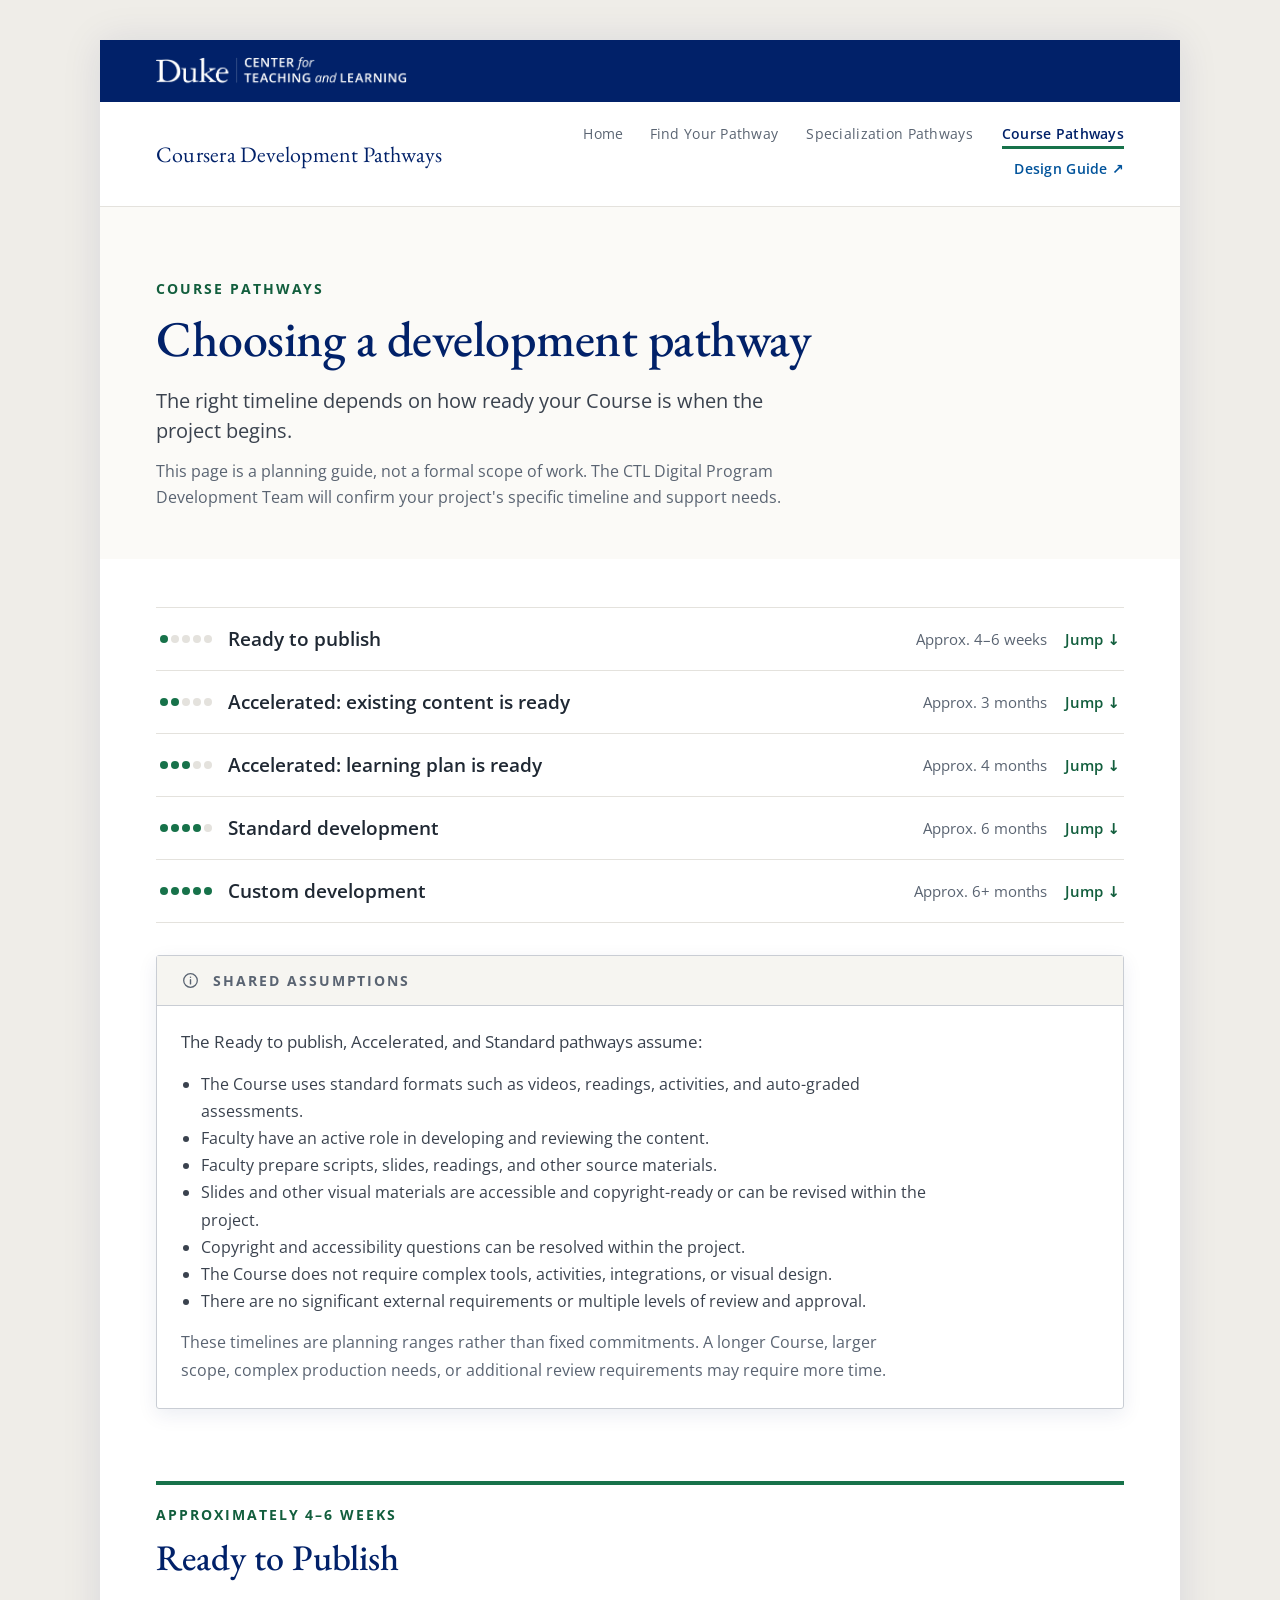
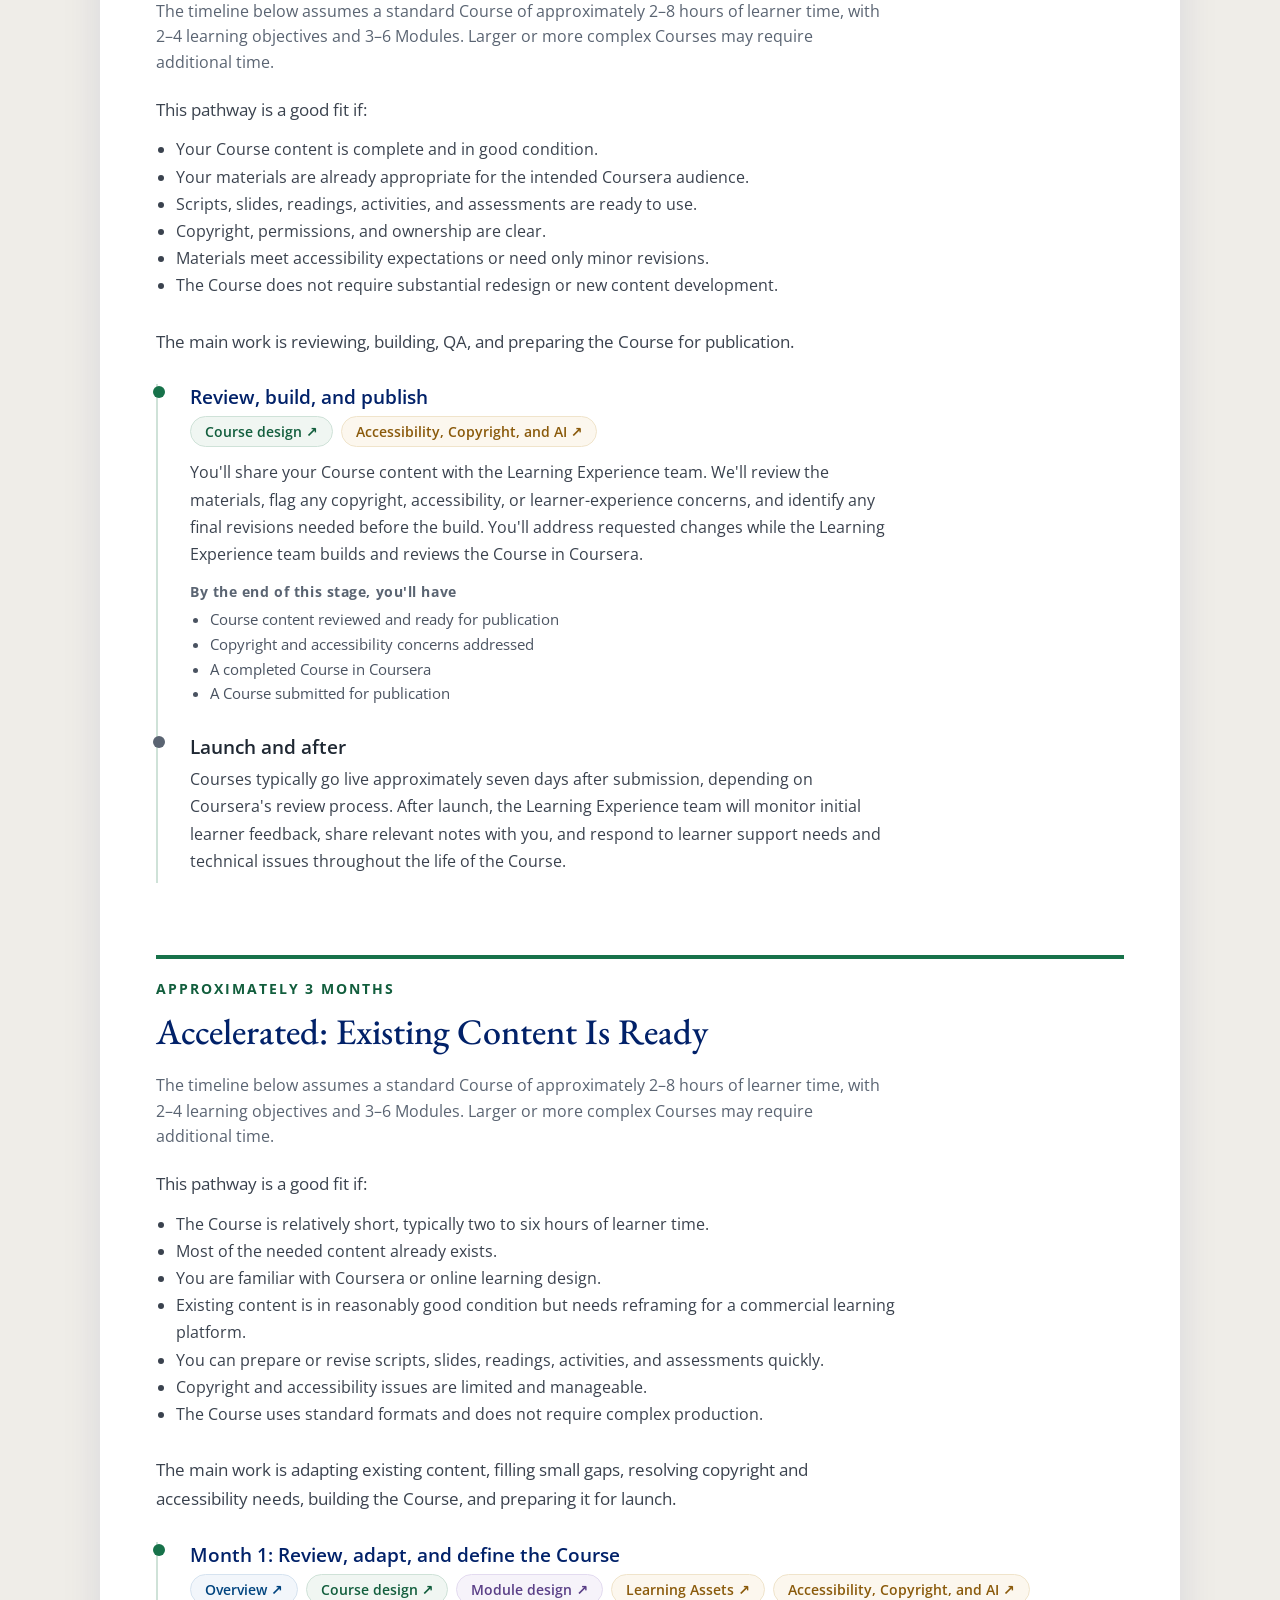
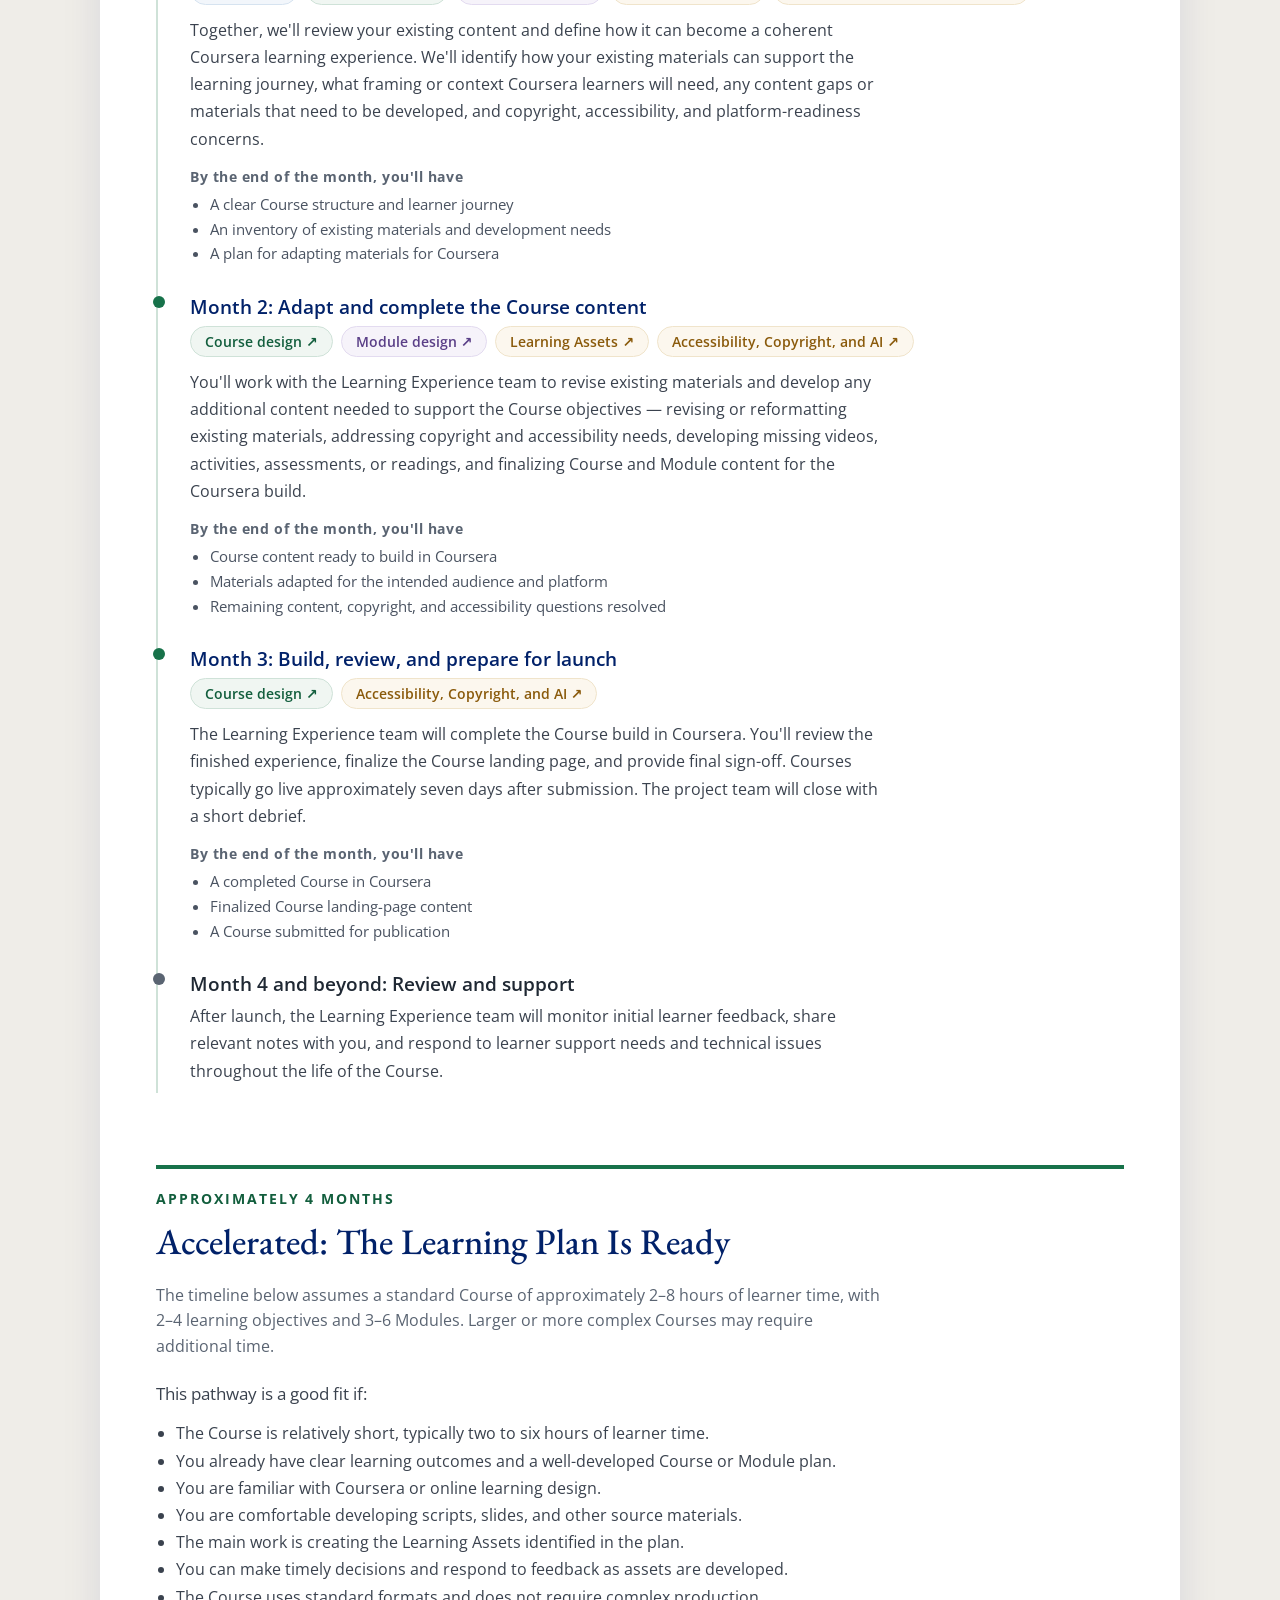
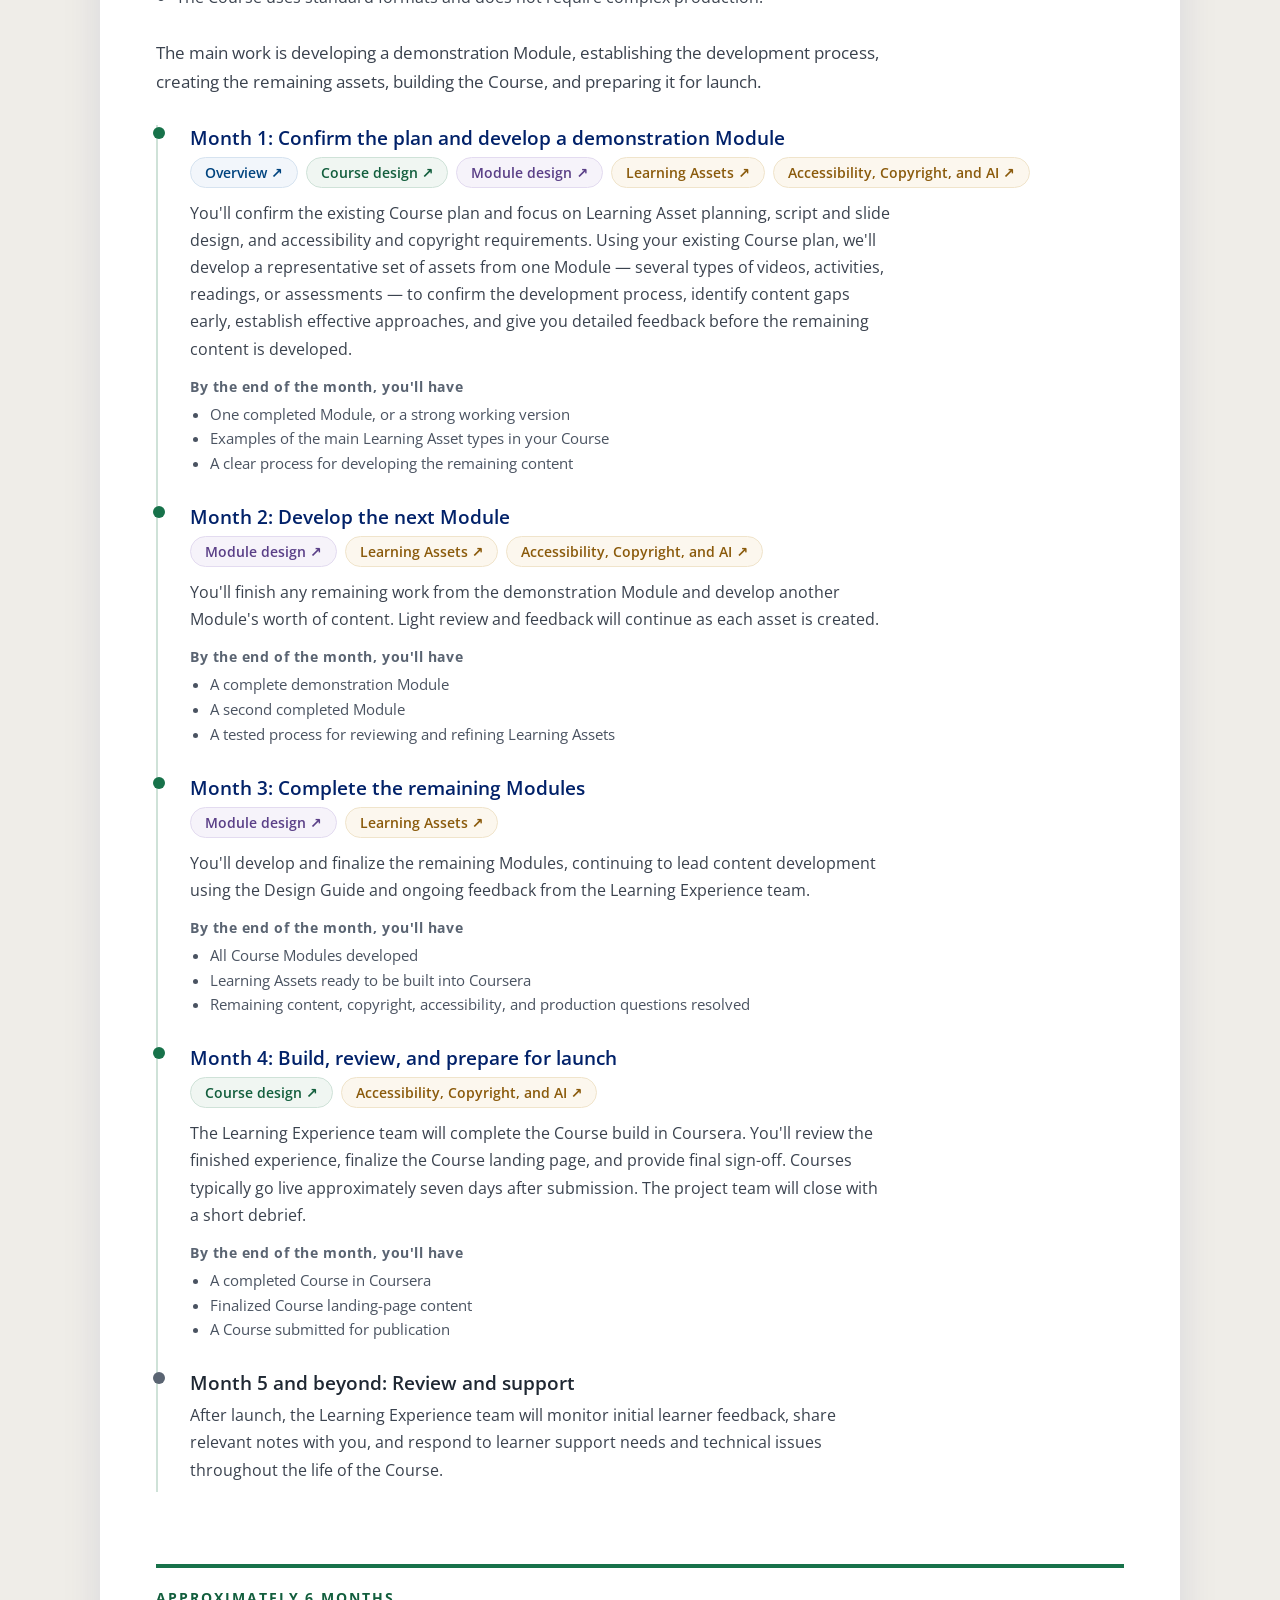
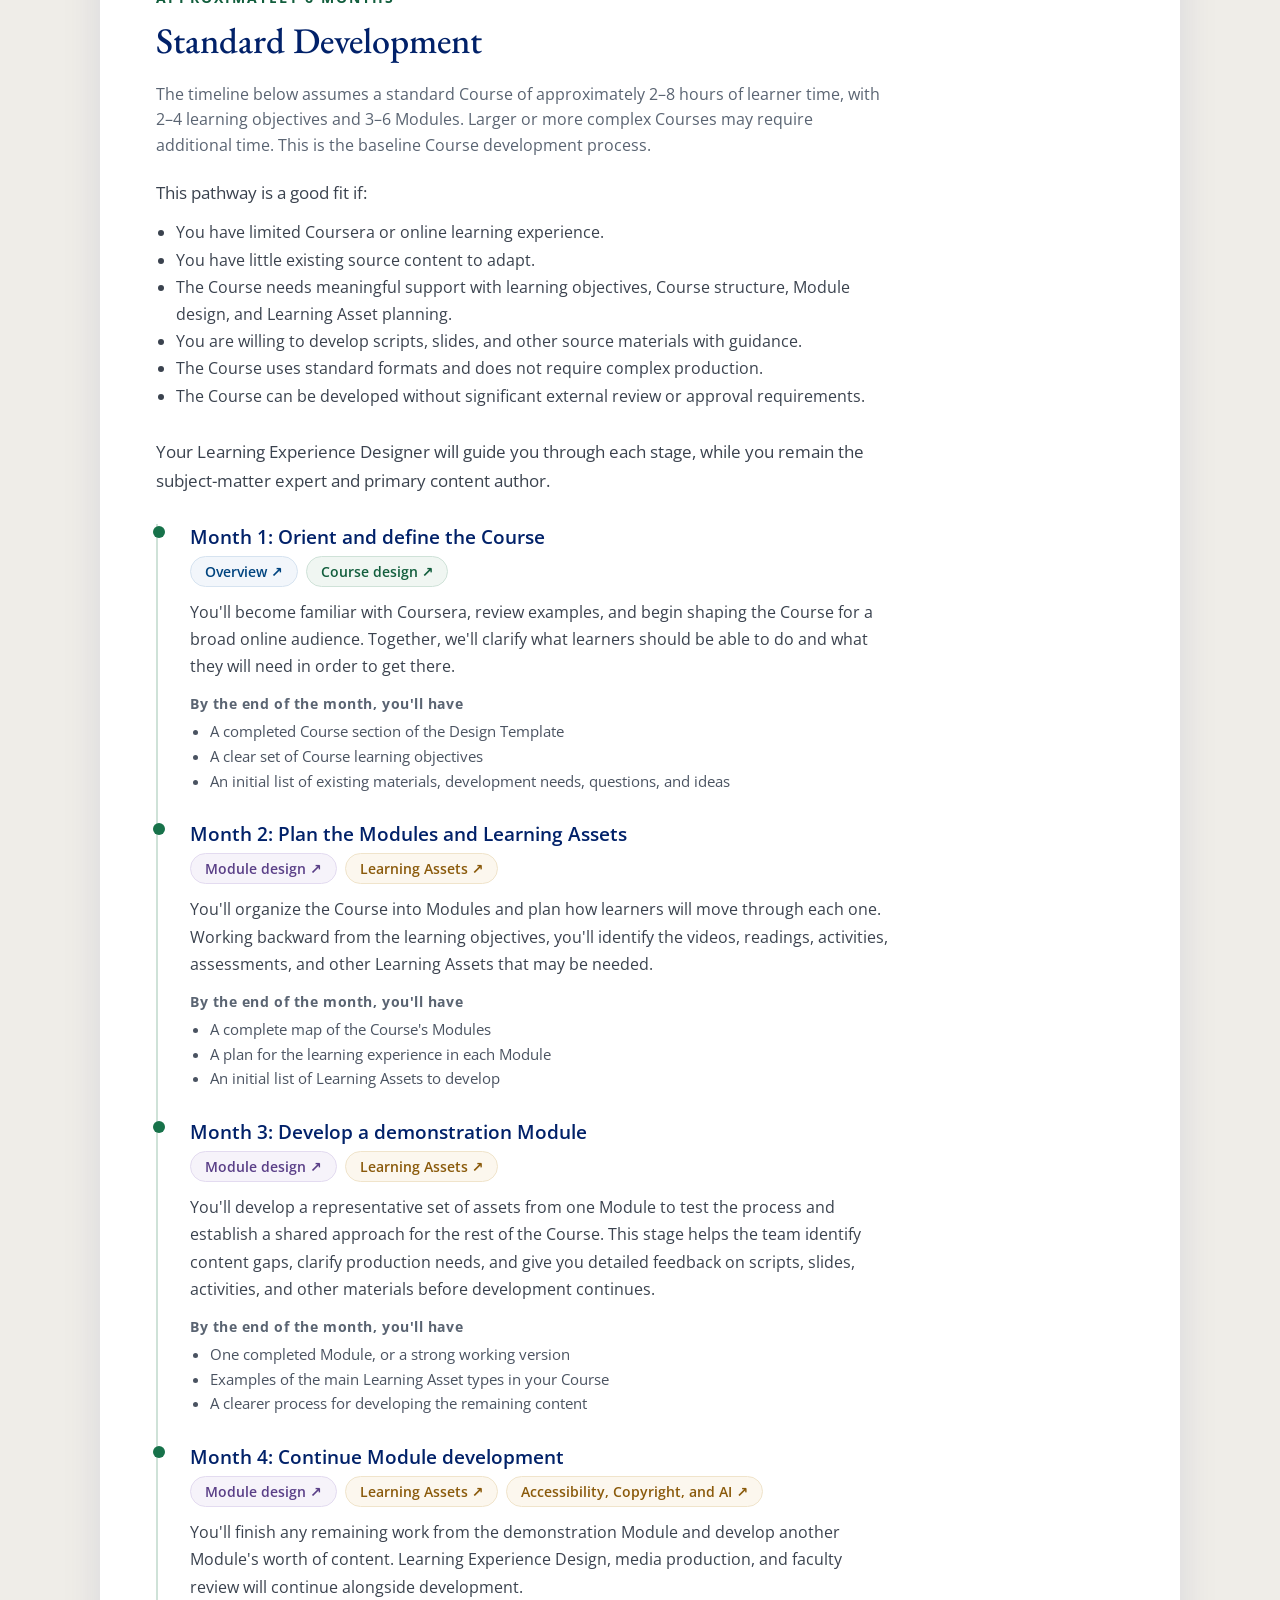
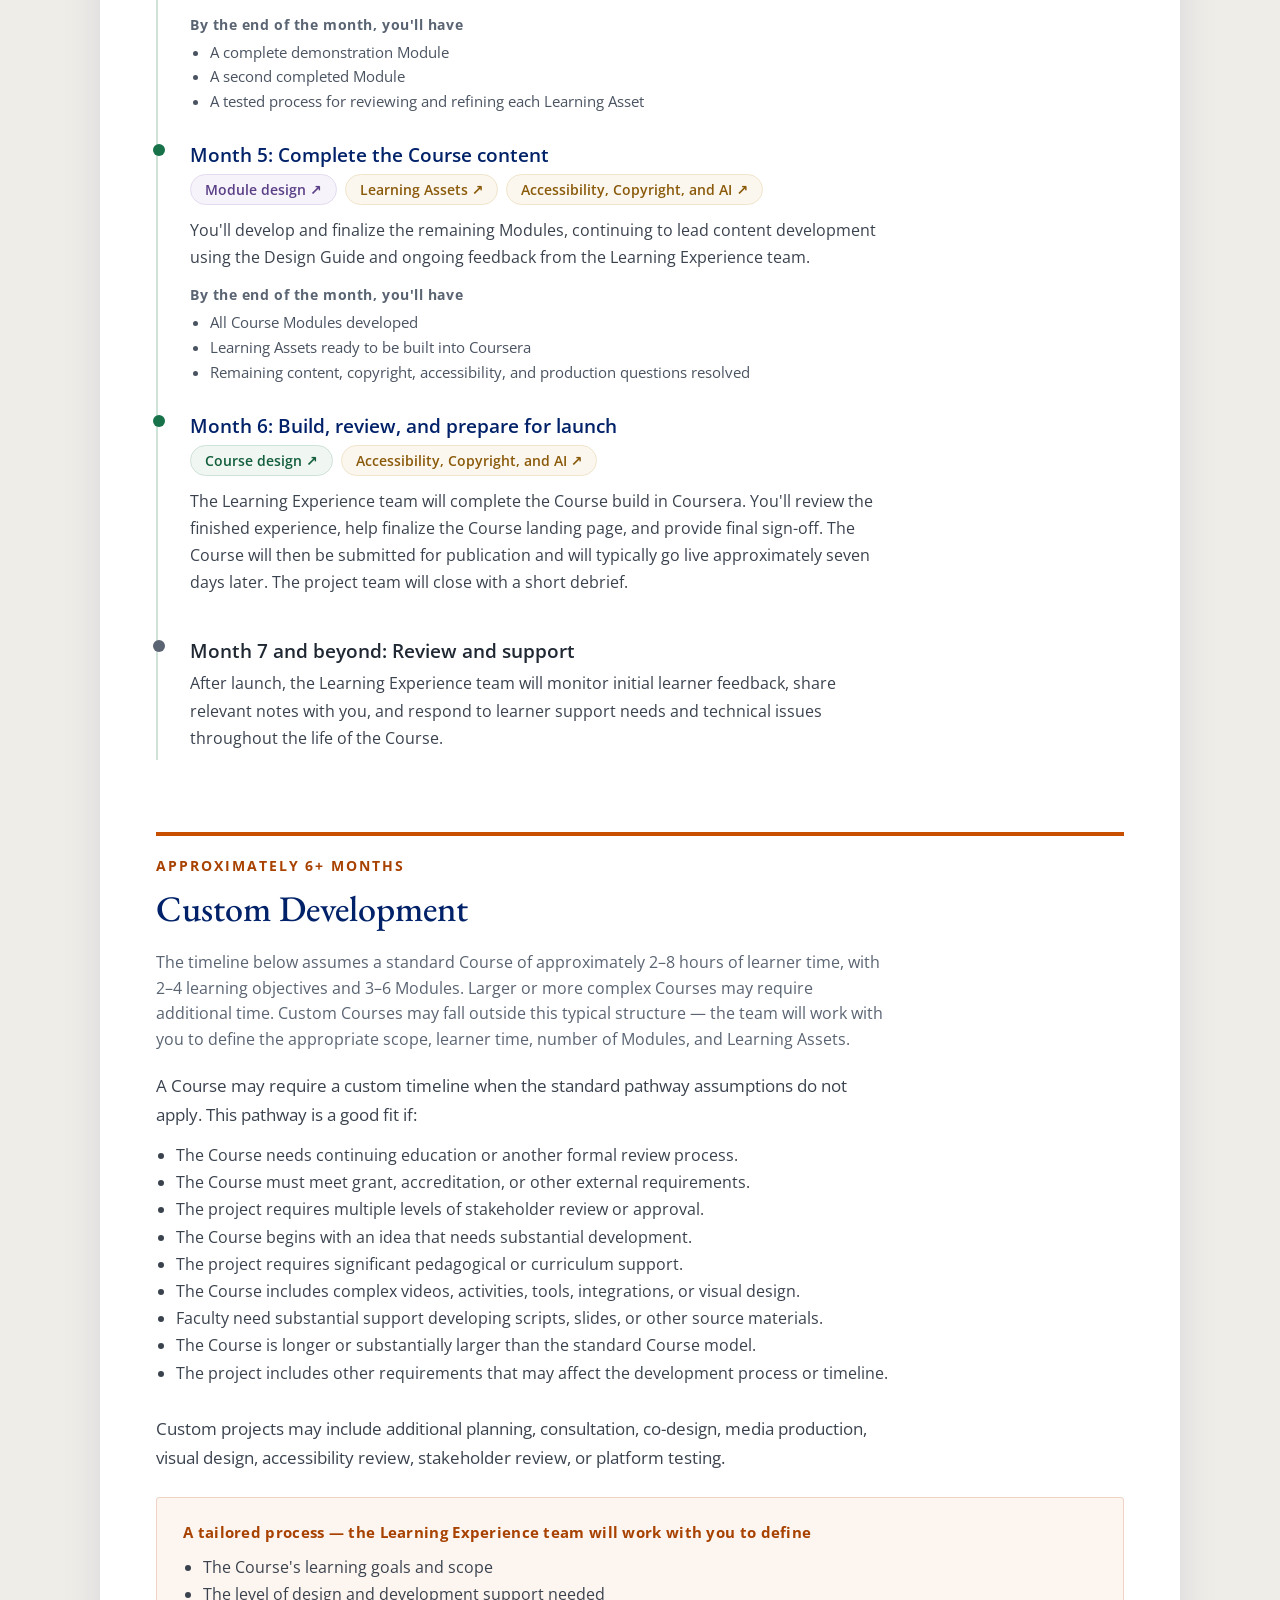
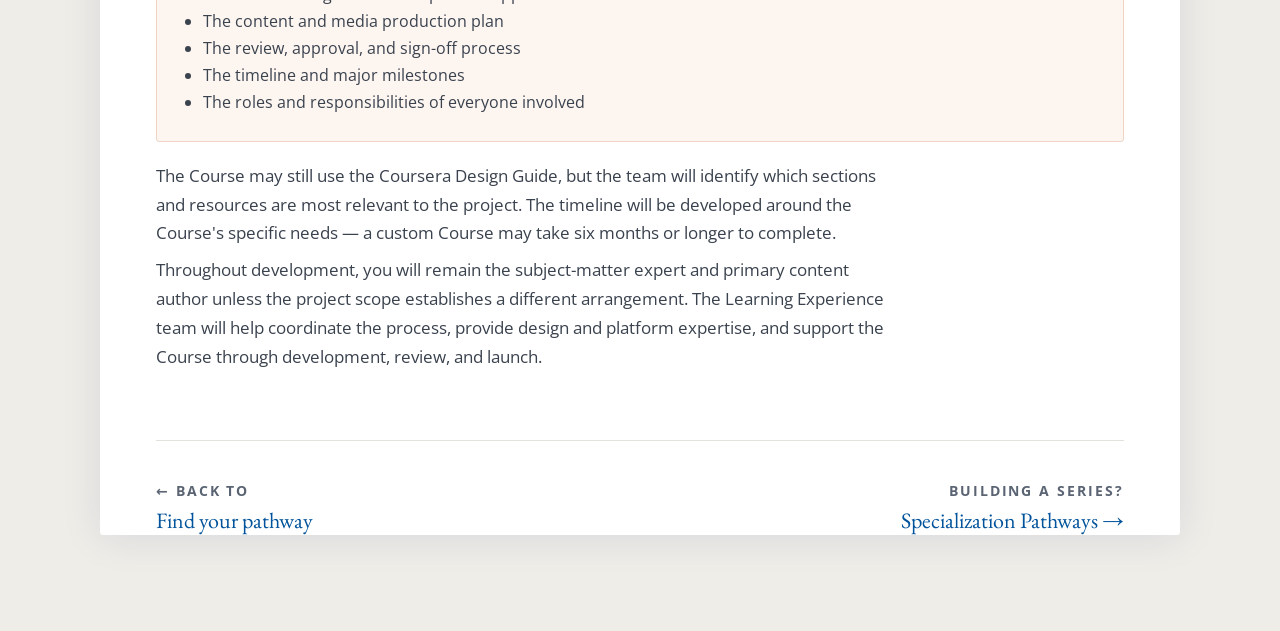
==== commit 9783a2be: "Keep the header nav in the same place on every page The current page's label is bold, which is wider" ====
--- a/course-pathways.html
+++ b/course-pathways.html
@@ -36,10 +36,10 @@
 <div style="display:flex; align-items:center; justify-content:space-between; gap:32px; padding:22px 56px; border-bottom:1px solid #E4E2DD;">
 <a href="index.html" style="text-decoration:none; font-family:'EB Garamond',Garamond,serif; font-size:22px; color:#012169; letter-spacing:.01em; white-space:nowrap;">Coursera Development Pathways</a>
 <nav aria-label="Site" style="display:flex; align-items:center; justify-content:flex-end; gap:10px 24px; font-size:14px; letter-spacing:.02em; flex-wrap:wrap;">
-<a href="index.html" style="text-decoration:none; color:#5A6472; white-space:nowrap;">Home</a>
-<a href="find-your-pathway.html" style="text-decoration:none; color:#5A6472; white-space:nowrap;">Find Your Pathway</a>
-<a href="specialization-pathways.html" style="text-decoration:none; color:#5A6472; white-space:nowrap;">Specialization Pathways</a>
-<span aria-current="page" style="color:#012169; font-weight:600; border-bottom:3px solid #17724A; padding-bottom:3px; white-space:nowrap;">Course Pathways</span>
+<a href="index.html" style="text-decoration:none; color:#5A6472; white-space:nowrap;" data-label="Home">Home</a>
+<a href="find-your-pathway.html" style="text-decoration:none; color:#5A6472; white-space:nowrap;" data-label="Find Your Pathway">Find Your Pathway</a>
+<a href="specialization-pathways.html" style="text-decoration:none; color:#5A6472; white-space:nowrap;" data-label="Specialization Pathways">Specialization Pathways</a>
+<span aria-current="page" style="color:#012169; font-weight:600; border-bottom:3px solid #17724A; padding-bottom:3px; white-space:nowrap;" data-label="Course Pathways">Course Pathways</span>
 <a href="https://mlankster16.github.io/coursera-design-guide/" target="_blank" rel="noopener" style="text-decoration:none; color:#00539B; font-weight:600; white-space:nowrap;">Design Guide <span aria-hidden="true">↗</span><span class="sr-only"> (opens in a new tab)</span></a>
 </nav>
 </div>
--- a/site.css
+++ b/site.css
@@ -26,6 +26,29 @@
 
 /* Anchor jumps (#what, #standard, …) land 20px below the top edge. */
 [data-page] [id] { scroll-margin-top: 20px; }
+
+/* --- Header nav ---------------------------------------------------------
+   The current page's item is set in 600, which is wider than 400, so without
+   this the items shifted a few px from page to page, and at full width the
+   extra px pushed "Design Guide" onto a second line on every page but Home.
+   Each item reserves the width of its bold label with a hidden copy, so the
+   nav is the same width on every page. The title/nav minimum gap drops from
+   32px to 16px so the full nav still fits on one line at 1080px; the visible
+   space between them is set by space-between and stays well over 32px. */
+[data-shell] nav > [data-label]::after {
+  content: attr(data-label);
+  content: attr(data-label) / "";
+  display: block;
+  height: 0;
+  overflow: hidden;
+  visibility: hidden;
+  font-weight: 600;
+}
+[data-shell] > [style*="justify-content:space-between"][style*="padding:22px 56px"] { column-gap: 16px !important; }
+/* Every item carries the current item's underline space (transparent), so
+   when the nav wraps, each line is the same height on every page. The current
+   item's inline border and padding override this. */
+[data-shell] nav > * { padding-bottom: 3px; border-bottom: 3px solid transparent; }
 
 /* --- Interaction -------------------------------------------------------- */
 [hidden] { display: none !important; }
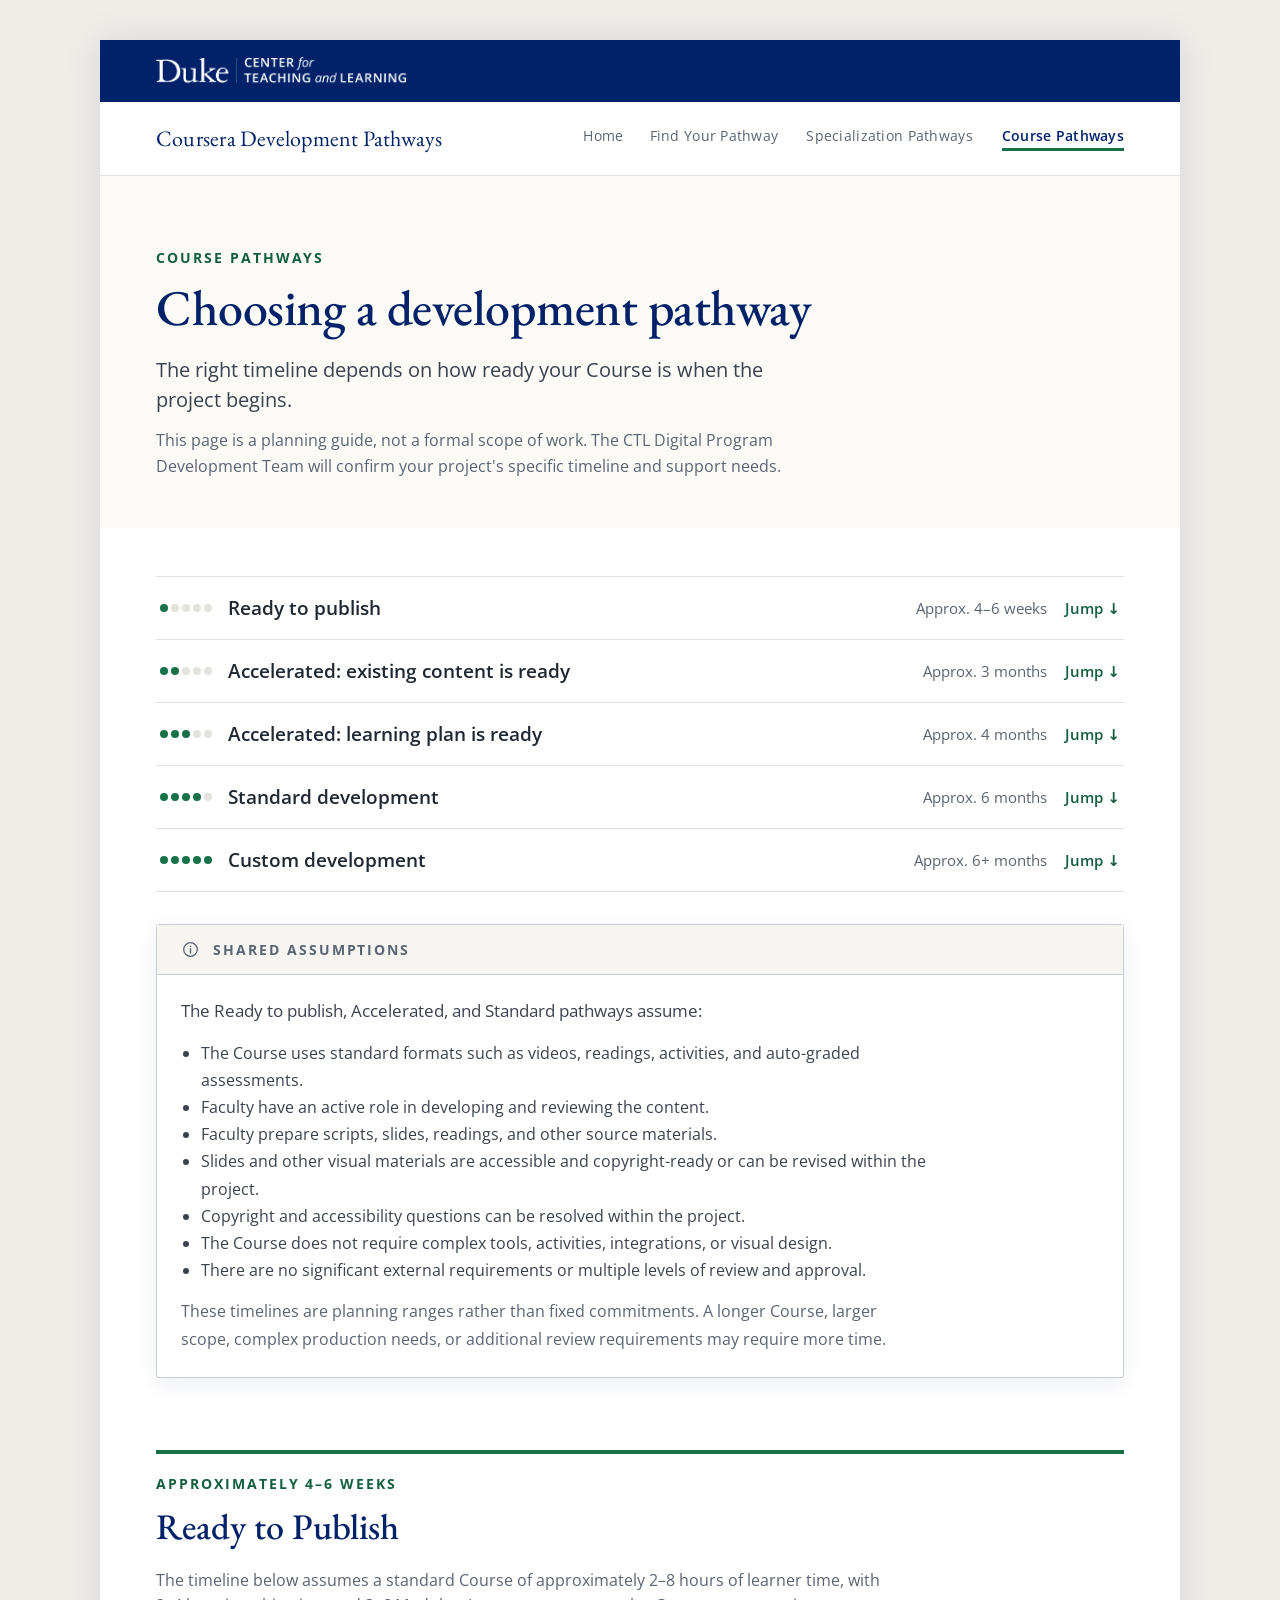
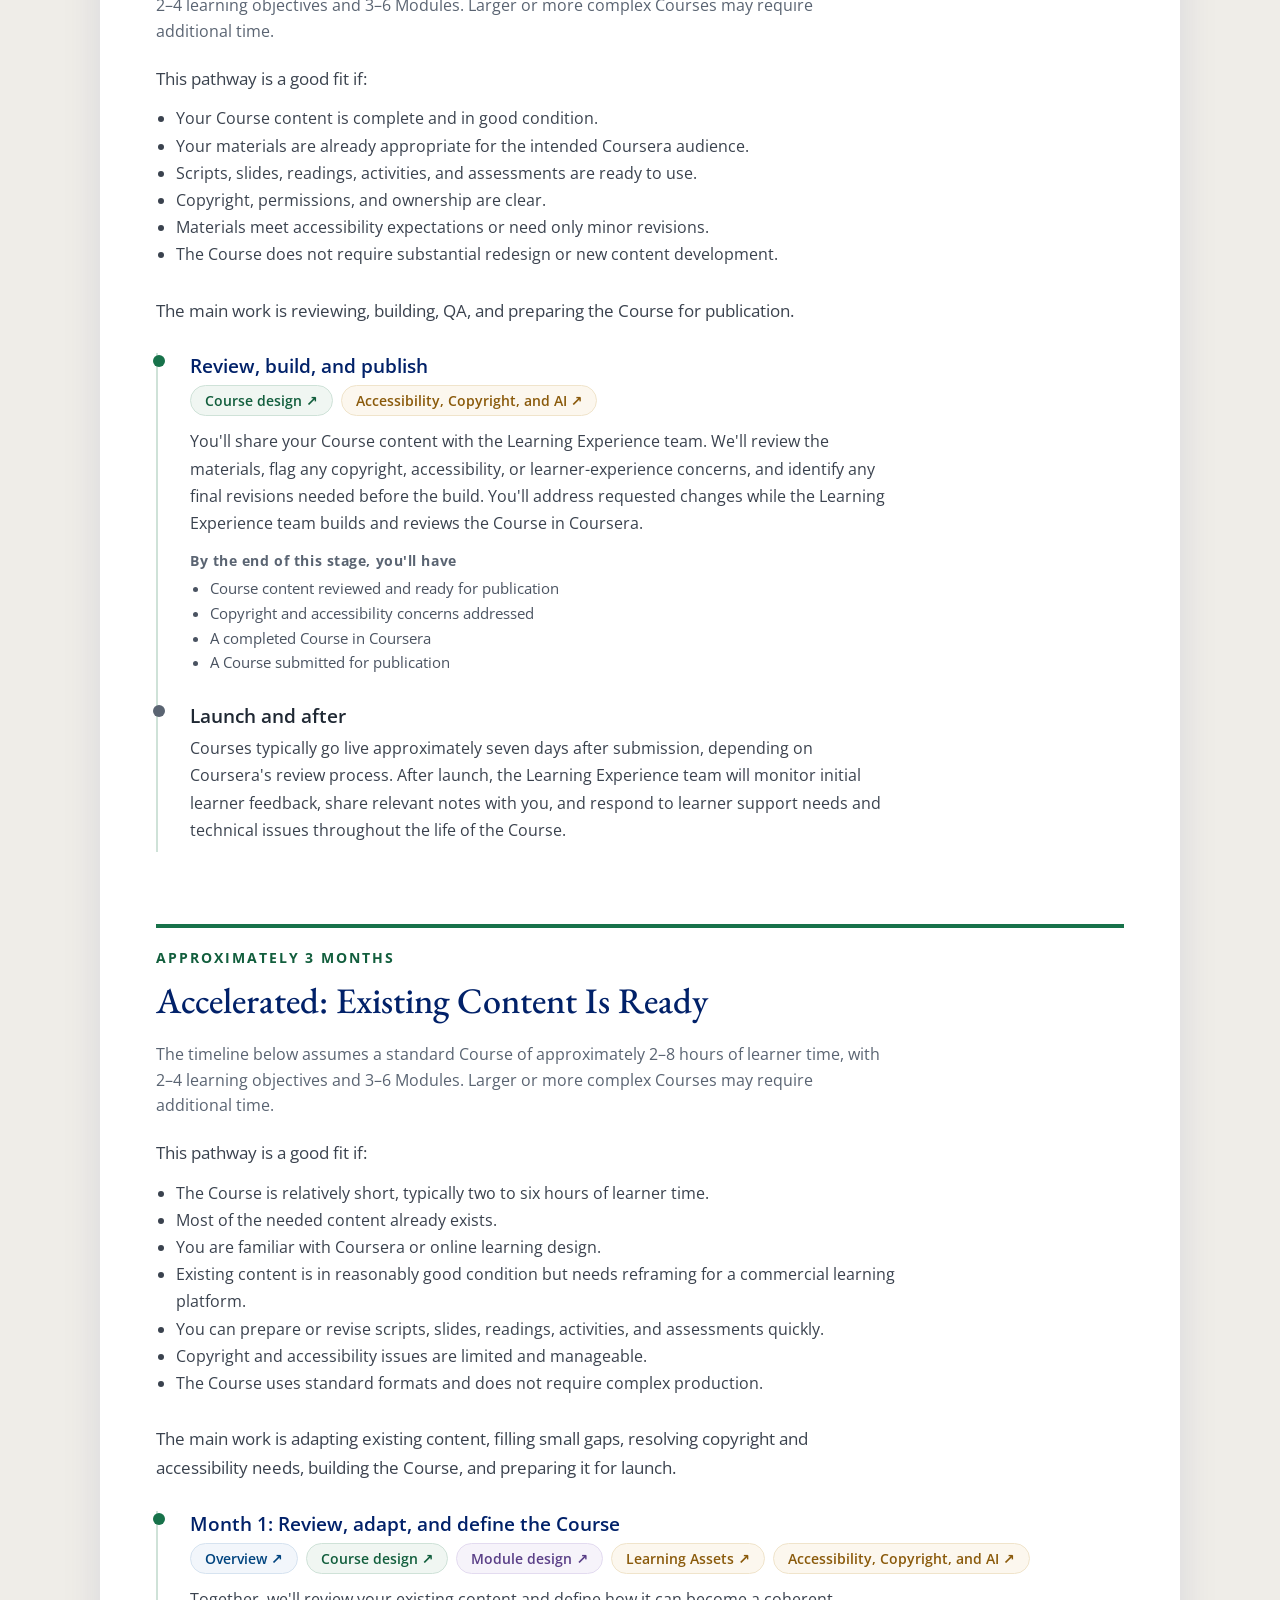
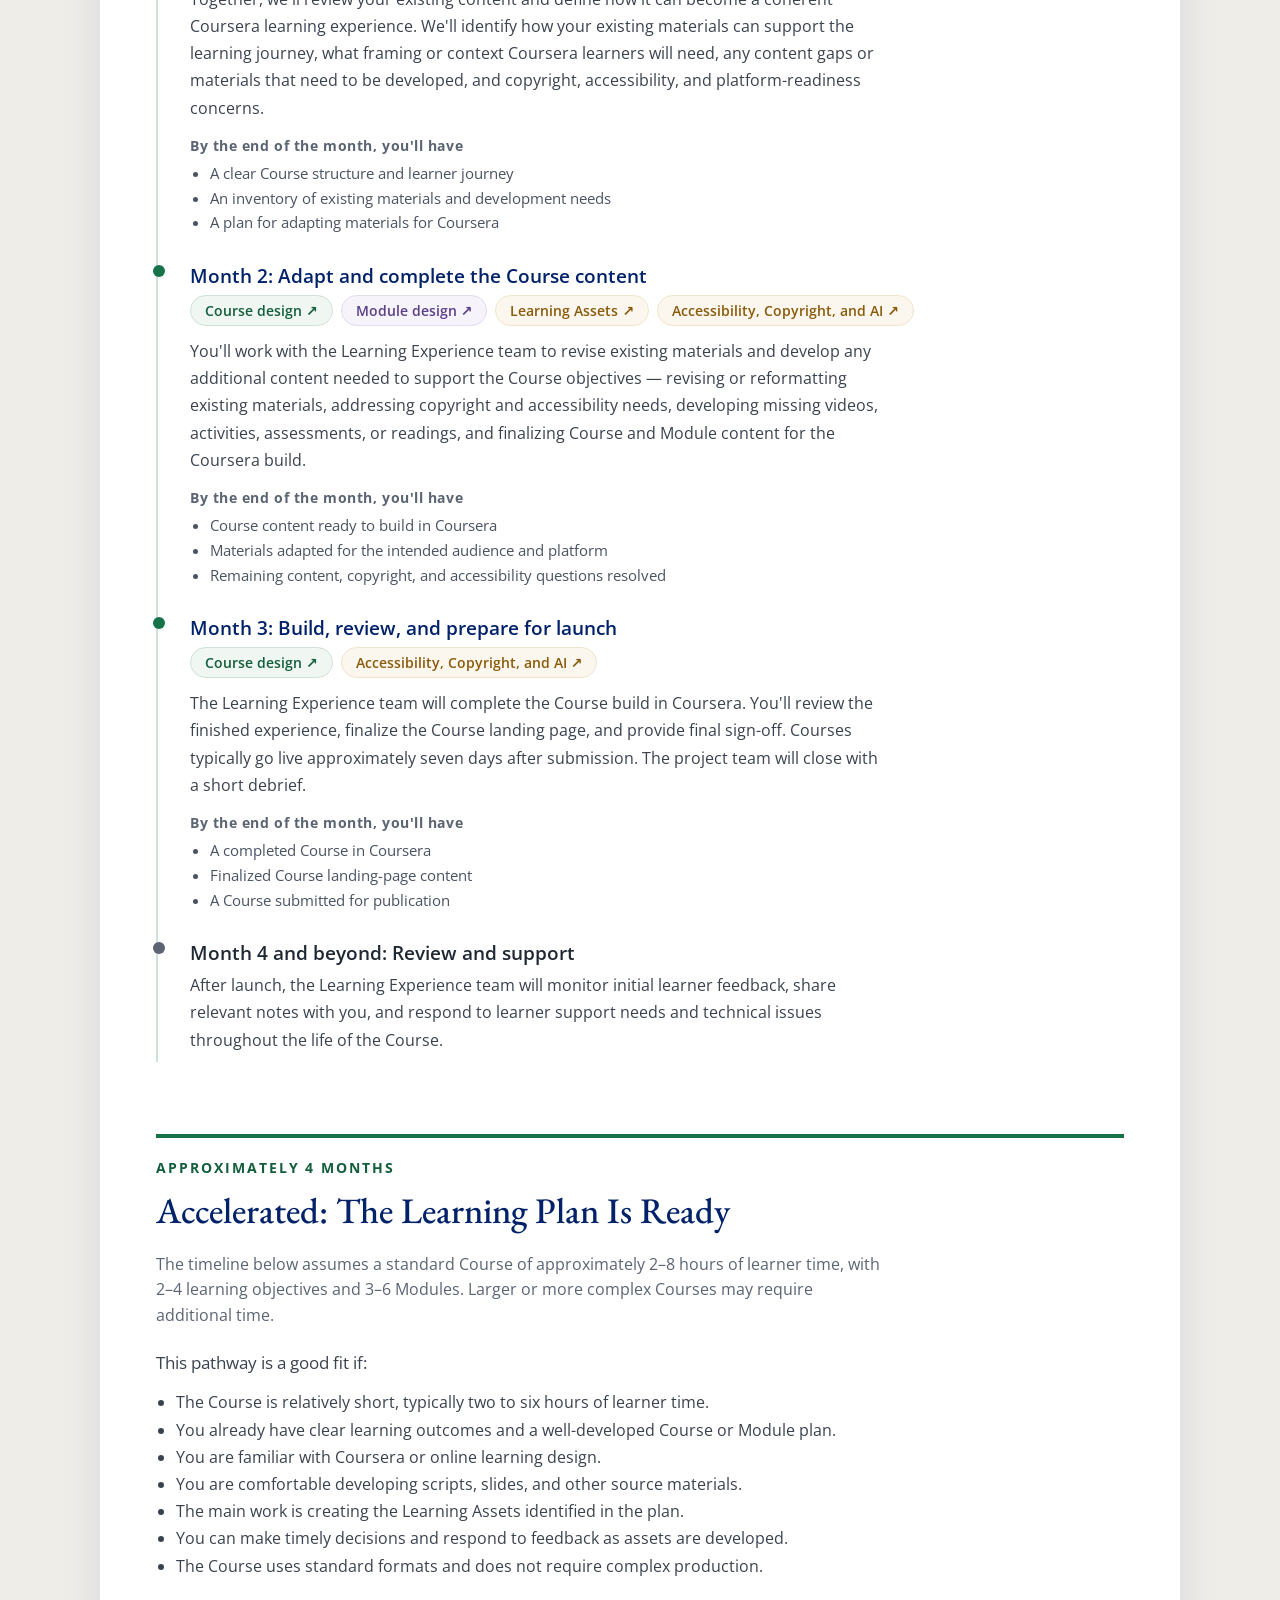
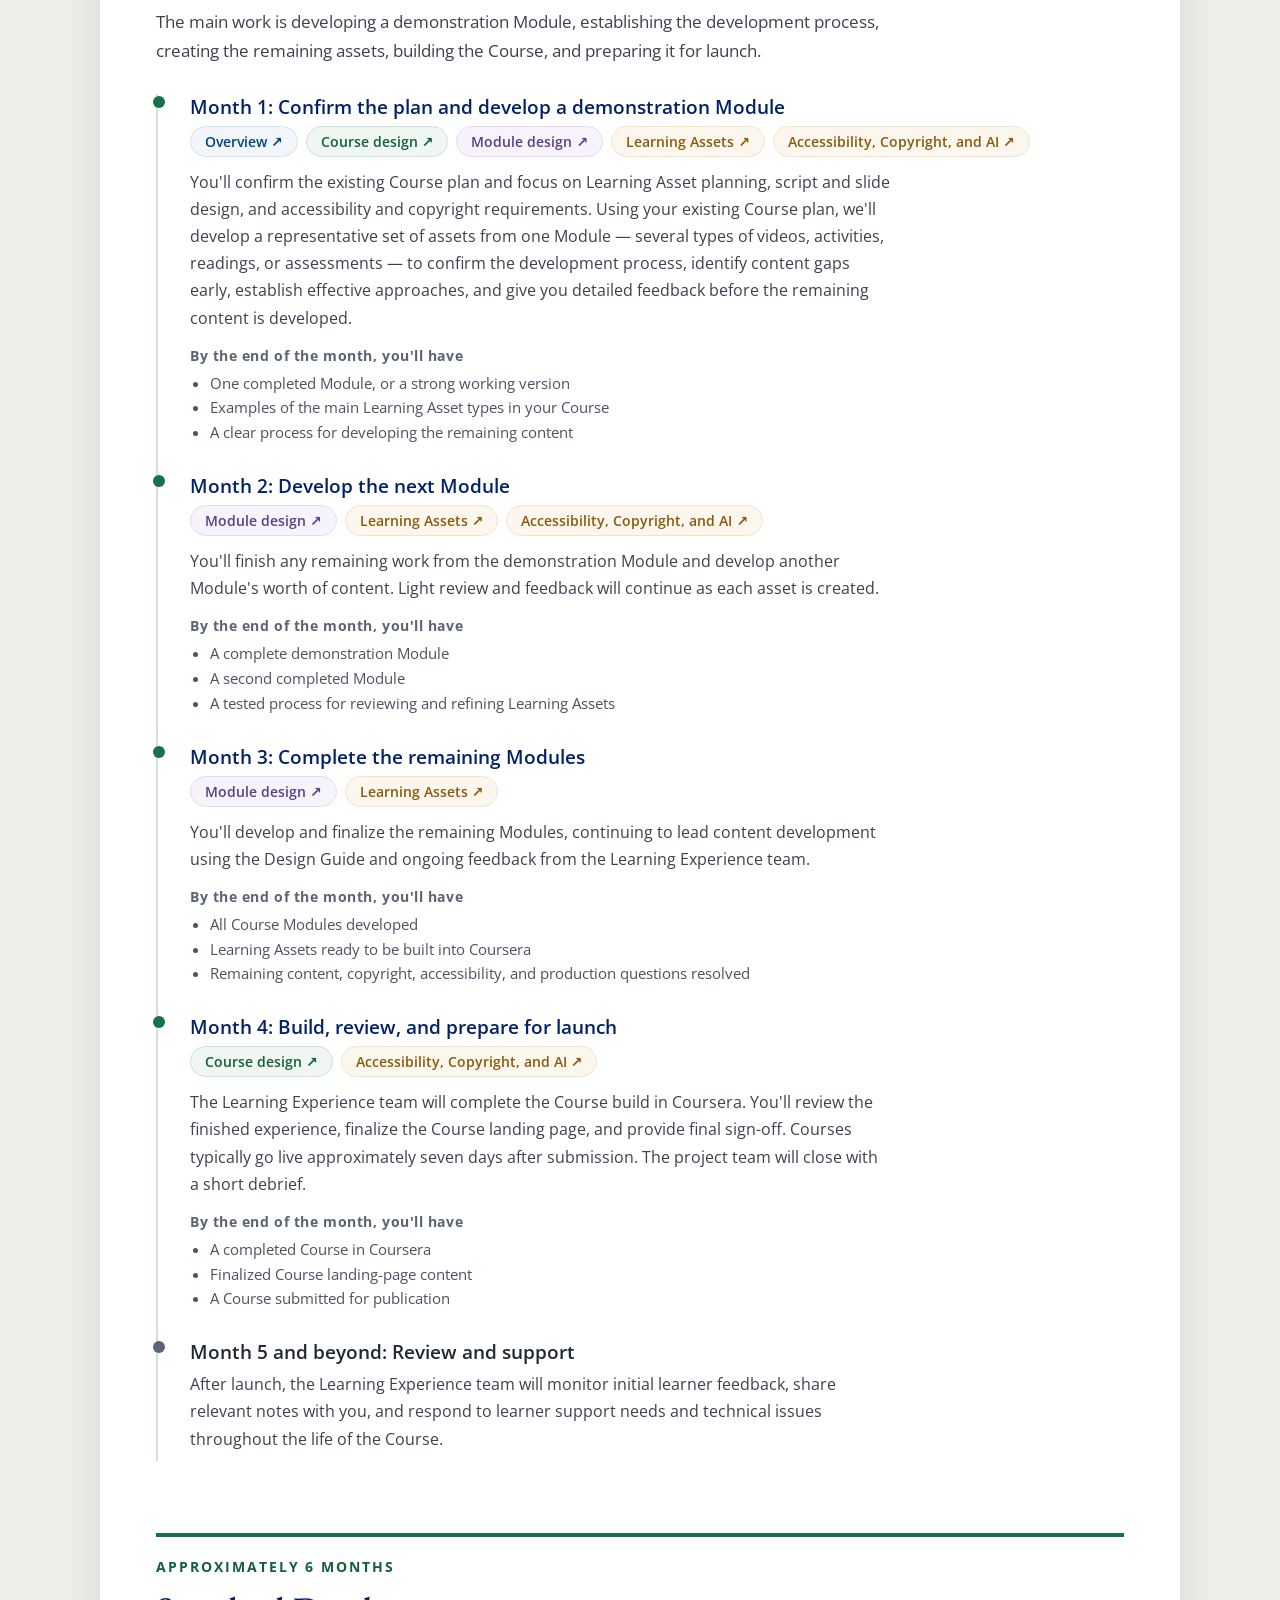
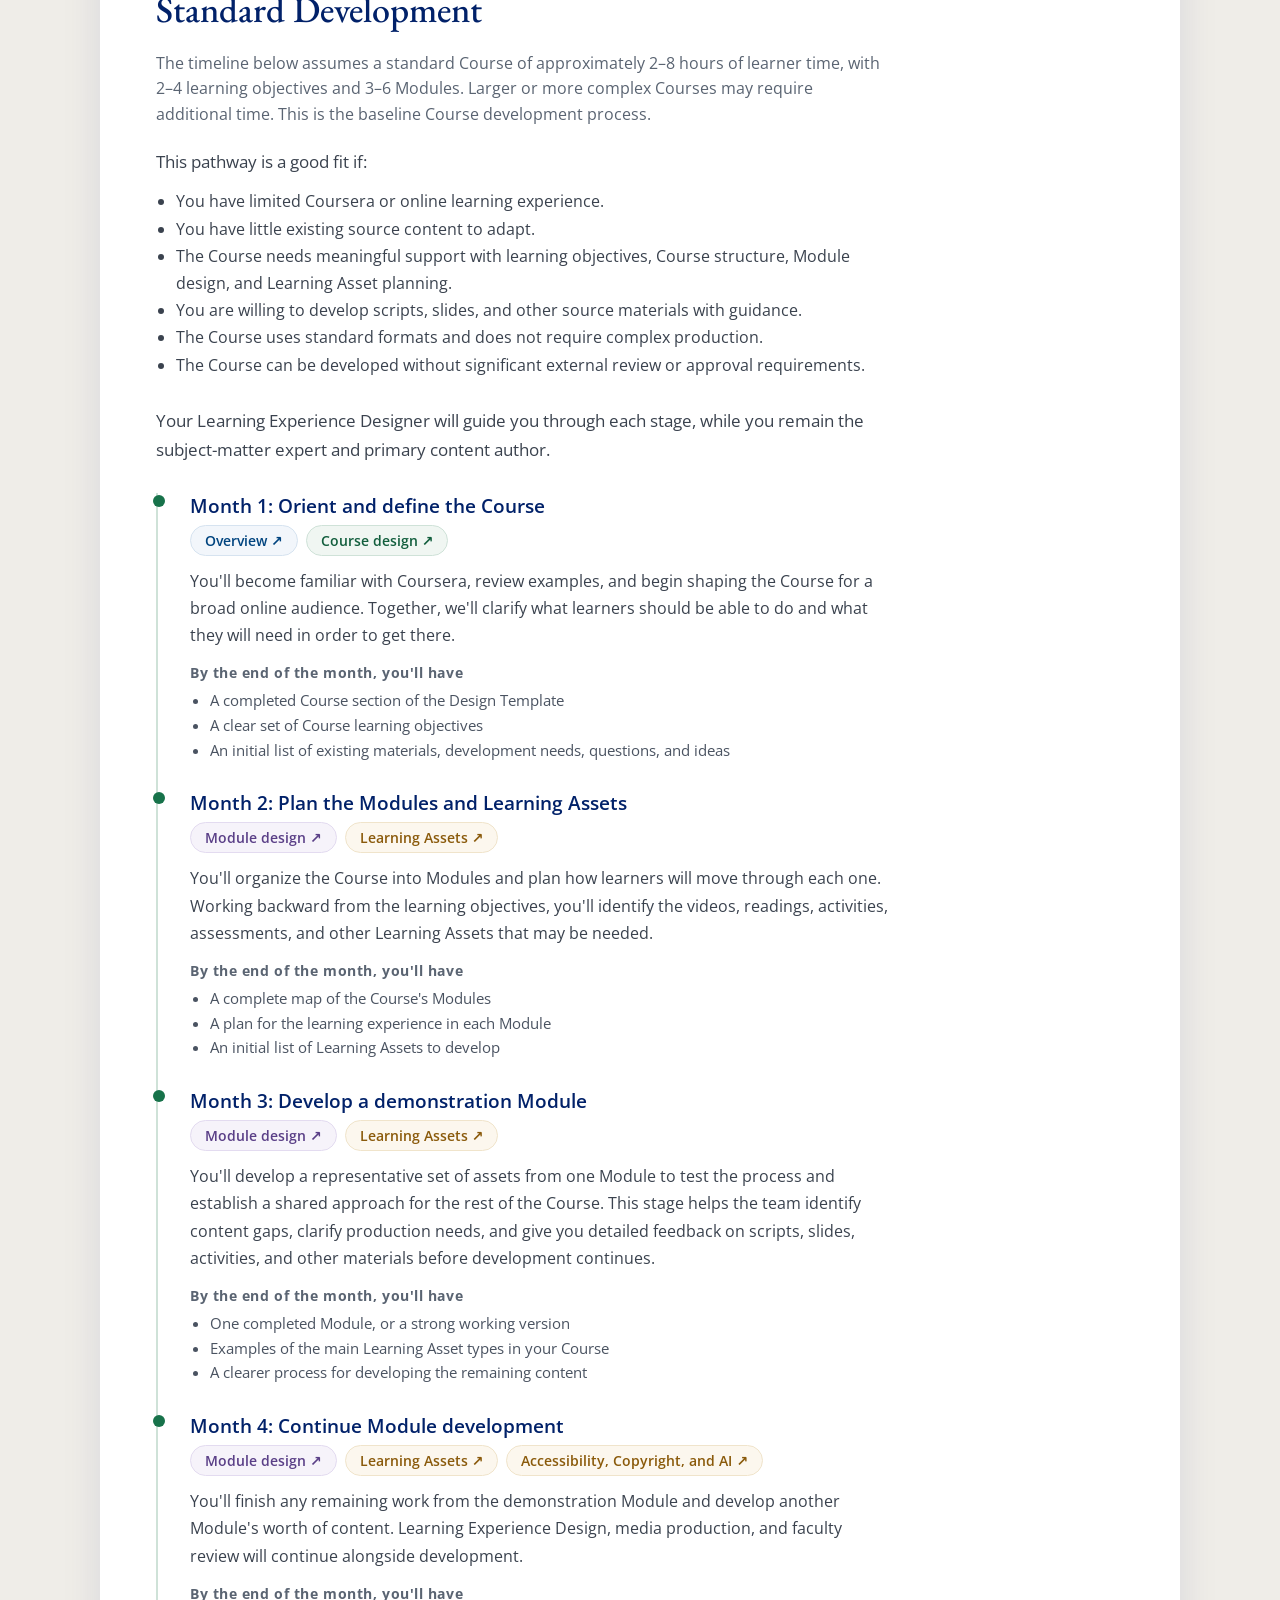
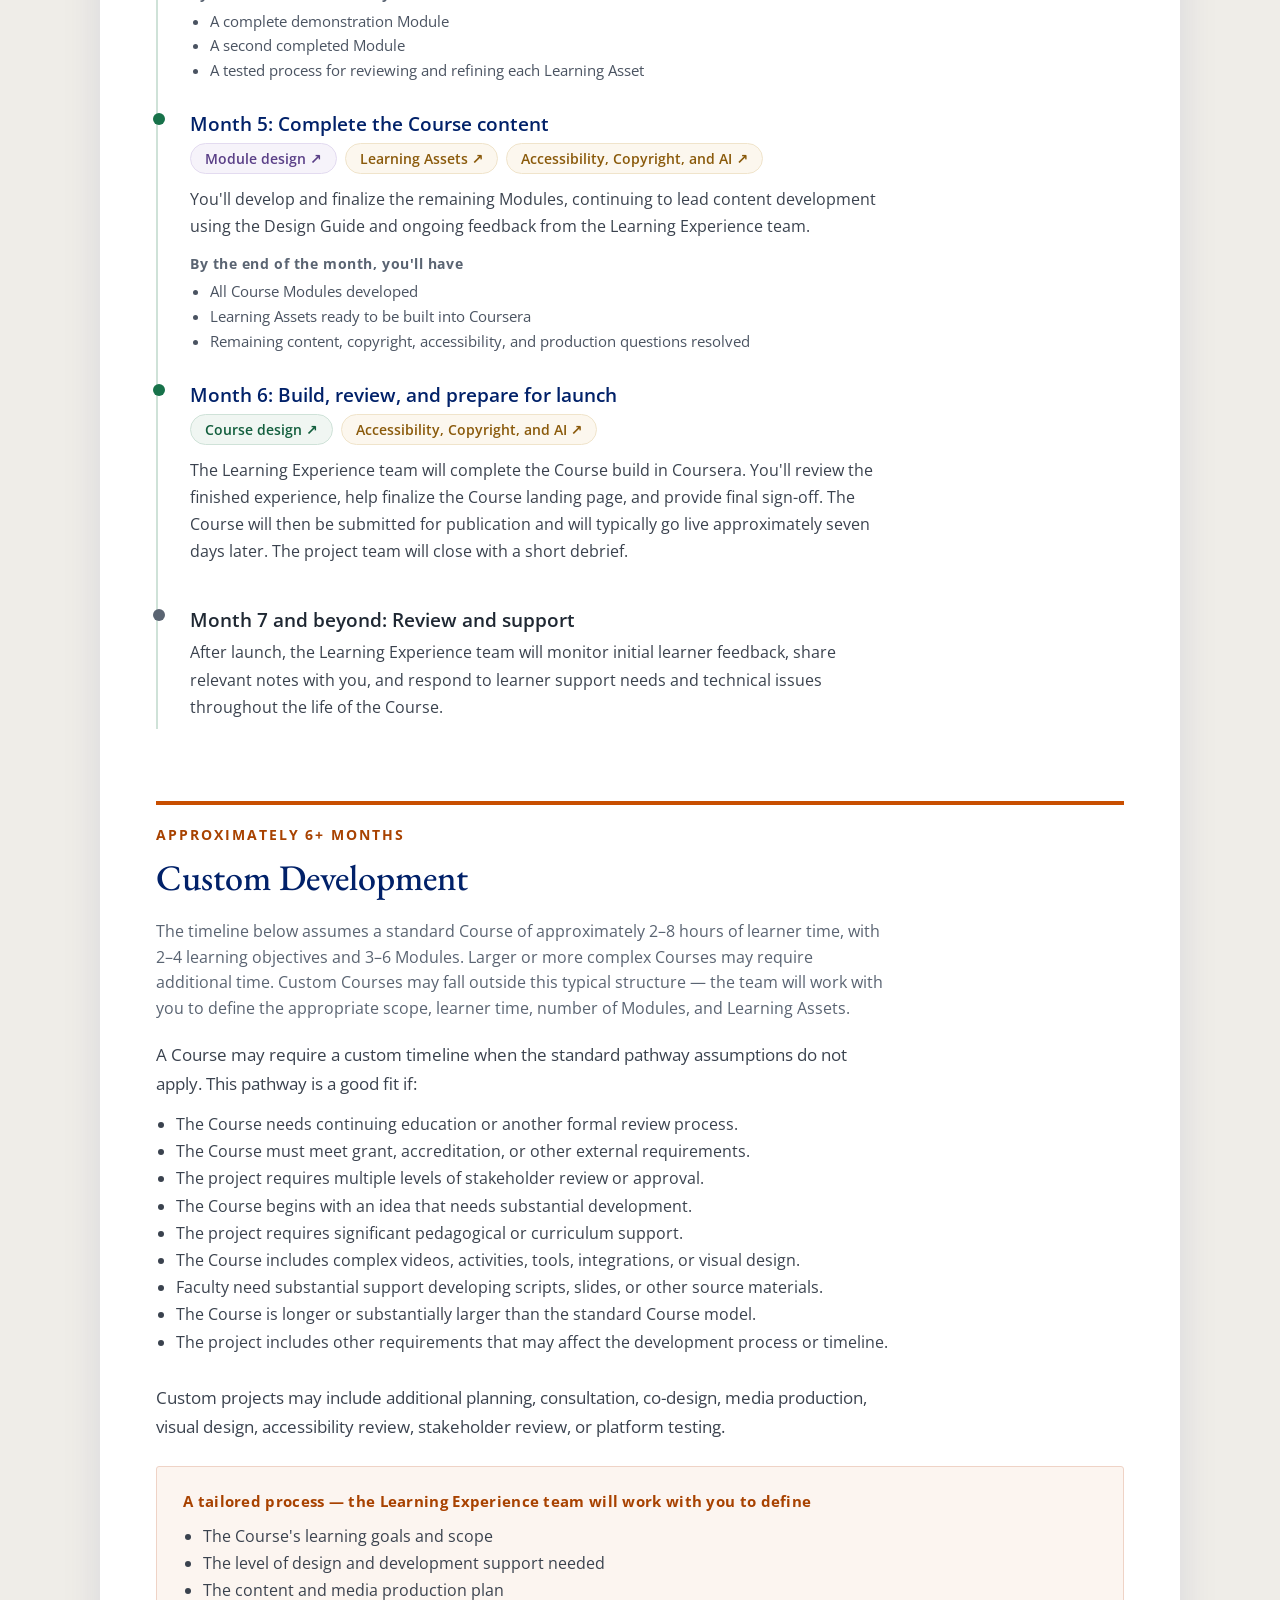
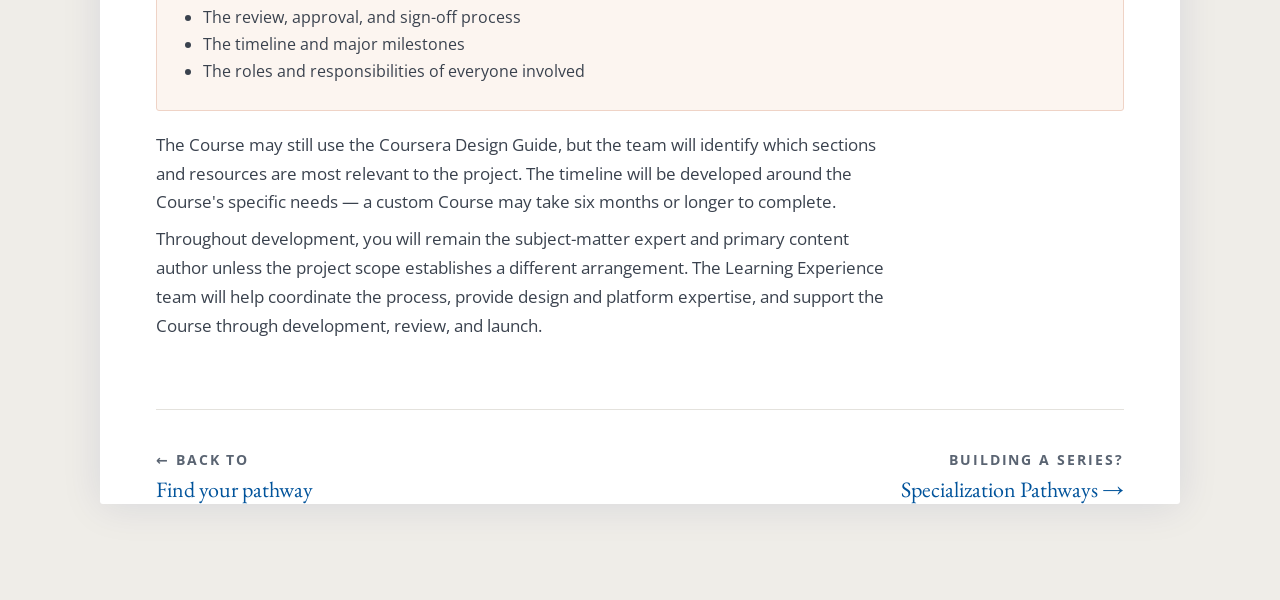
==== commit 8f042652: "Remove Design Guide from the header nav; stop tablet sideways scroll Design Guide stays linked from " ====
--- a/course-pathways.html
+++ b/course-pathways.html
@@ -40,7 +40,6 @@
 <a href="find-your-pathway.html" style="text-decoration:none; color:#5A6472; white-space:nowrap;" data-label="Find Your Pathway">Find Your Pathway</a>
 <a href="specialization-pathways.html" style="text-decoration:none; color:#5A6472; white-space:nowrap;" data-label="Specialization Pathways">Specialization Pathways</a>
 <span aria-current="page" style="color:#012169; font-weight:600; border-bottom:3px solid #17724A; padding-bottom:3px; white-space:nowrap;" data-label="Course Pathways">Course Pathways</span>
-<a href="https://mlankster16.github.io/coursera-design-guide/" target="_blank" rel="noopener" style="text-decoration:none; color:#00539B; font-weight:600; white-space:nowrap;">Design Guide <span aria-hidden="true">↗</span><span class="sr-only"> (opens in a new tab)</span></a>
 </nav>
 </div>
 
--- a/site.css
+++ b/site.css
@@ -24,17 +24,20 @@
   margin: 0;
 }
 
+/* The design's ≤980px rule pads the shell (width:100%) by 16px a side, which
+   made it 8px wider than the window at 681–980px and scrolled sideways.
+   Border-box keeps the padding inside the width. */
+[data-shell] { box-sizing: border-box; }
+
 /* Anchor jumps (#what, #standard, …) land 20px below the top edge. */
 [data-page] [id] { scroll-margin-top: 20px; }
 
 /* --- Header nav ---------------------------------------------------------
    The current page's item is set in 600, which is wider than 400, so without
-   this the items shifted a few px from page to page, and at full width the
-   extra px pushed "Design Guide" onto a second line on every page but Home.
-   Each item reserves the width of its bold label with a hidden copy, so the
-   nav is the same width on every page. The title/nav minimum gap drops from
-   32px to 16px so the full nav still fits on one line at 1080px; the visible
-   space between them is set by space-between and stays well over 32px. */
+   this the items shifted a few px from page to page, and where the nav wraps
+   the extra px changed which line items landed on. Each item reserves the
+   width of its bold label with a hidden copy, so the nav is the same width
+   on every page. */
 [data-shell] nav > [data-label]::after {
   content: attr(data-label);
   content: attr(data-label) / "";
@@ -44,7 +47,6 @@
   visibility: hidden;
   font-weight: 600;
 }
-[data-shell] > [style*="justify-content:space-between"][style*="padding:22px 56px"] { column-gap: 16px !important; }
 /* Every item carries the current item's underline space (transparent), so
    when the nav wraps, each line is the same height on every page. The current
    item's inline border and padding override this. */
